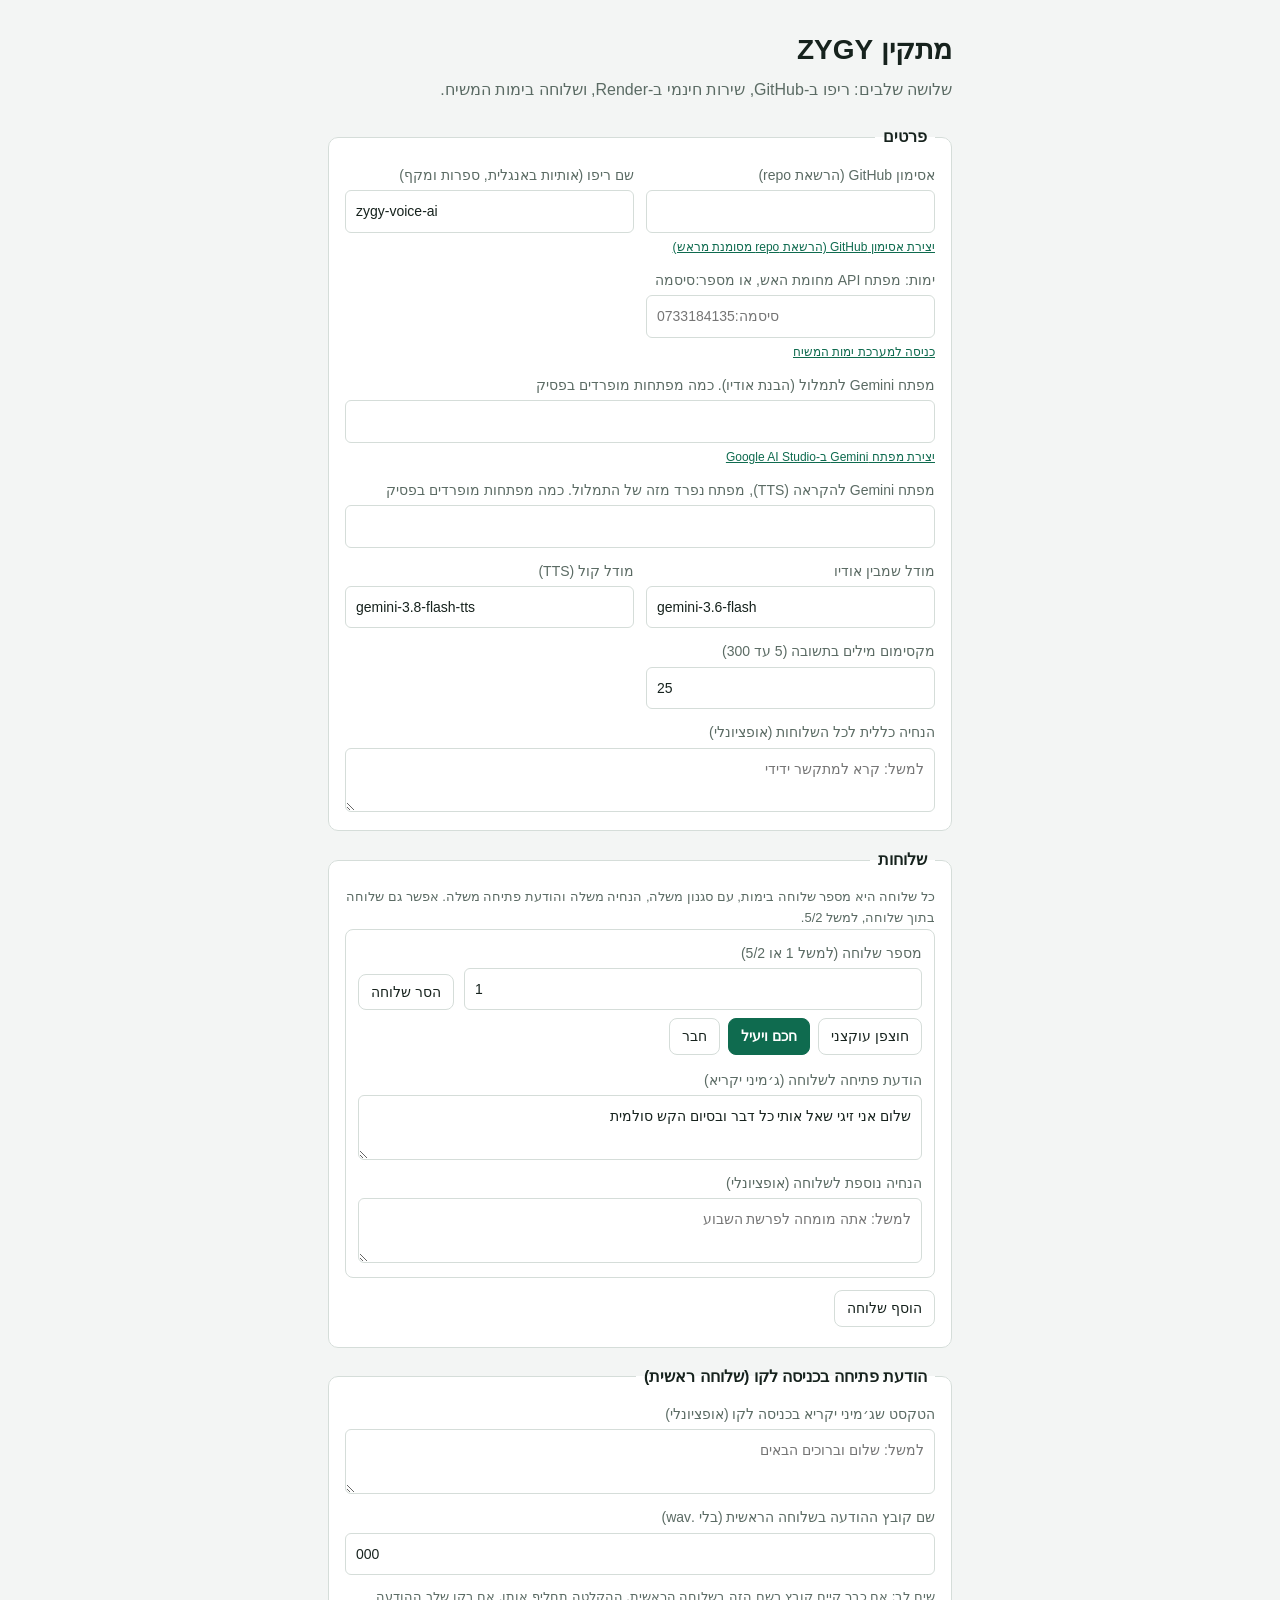
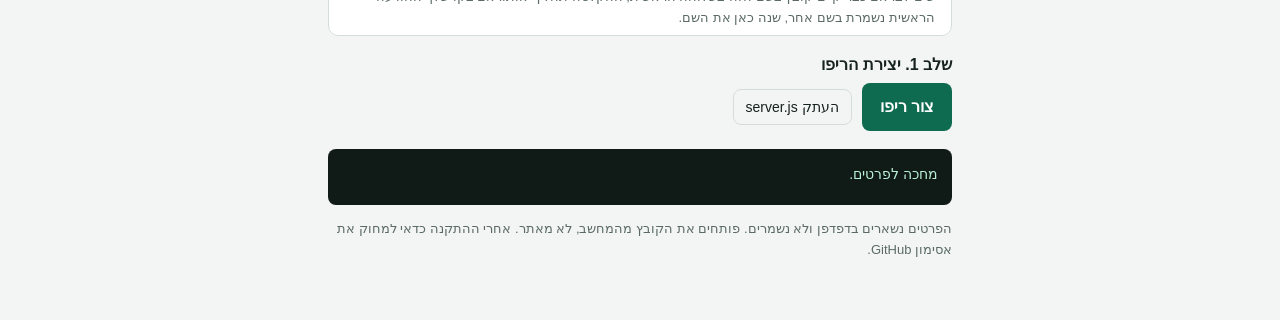
==== zygy-setup/index.html @ 25c97a81 "Add zygy setup HTML application" ====
<!DOCTYPE html>
<html lang="he" dir="rtl">
<head>
<meta charset="utf-8">
<meta name="viewport" content="width=device-width, initial-scale=1">
<title>מתקין ZYGY</title>
<style>
:root{--bg:#f3f5f4;--card:#fff;--ink:#16221d;--mut:#5b6b64;--line:#d5ddd9;--acc:#0f6b4f;--accink:#fff;--log:#101a16;--logink:#b9f0d8;--err:#ff9a8a}
@media (prefers-color-scheme:dark){:root{--bg:#0e1512;--card:#16201b;--ink:#e7efeb;--mut:#92a59c;--line:#2a3830;--acc:#3ccf9a;--accink:#06281c;--log:#070c0a}}
*{box-sizing:border-box}
body{margin:0;background:var(--bg);color:var(--ink);font:16px/1.6 "Heebo","Segoe UI",Arial,sans-serif}
main{max-width:660px;margin:0 auto;padding:28px 18px 60px}
h1{font-size:28px;margin:0 0 4px}
p.sub{margin:0 0 22px;color:var(--mut)}
fieldset{border:1px solid var(--line);background:var(--card);border-radius:10px;padding:14px 16px 6px;margin:0 0 16px}
legend{padding:0 8px;font-weight:700}
label{display:block;margin:0 0 12px;font-size:14px;color:var(--mut)}
input{display:block;width:100%;margin-top:4px;padding:9px 10px;border:1px solid var(--line);border-radius:6px;background:transparent;color:var(--ink);font:inherit;direction:ltr;text-align:left}
textarea{display:block;width:100%;margin-top:4px;padding:9px 10px;border:1px solid var(--line);border-radius:6px;background:transparent;color:var(--ink);font:inherit;resize:vertical}
input:focus-visible,textarea:focus-visible,button:focus-visible,a.btn:focus-visible{outline:2px solid var(--acc);outline-offset:2px}
.row{display:grid;grid-template-columns:1fr 1fr;gap:0 12px}
@media (max-width:520px){.row{grid-template-columns:1fr}}
button,a.btn{display:inline-block;font:inherit;font-weight:700;border:0;border-radius:8px;padding:11px 18px;cursor:pointer;background:var(--acc);color:var(--accink);text-decoration:none}
button.alt{background:transparent;color:var(--ink);border:1px solid var(--line);font-weight:400;padding:6px 12px;font-size:14px}
button:disabled{opacity:.5;cursor:wait}
.step{margin:0 0 6px;font-weight:700}
.bar{display:flex;gap:10px;flex-wrap:wrap;align-items:center;margin-bottom:14px}
#after{display:none}
.kv{display:flex;gap:10px;align-items:center;margin:6px 0;font-size:14px}
.kv code{direction:ltr;background:var(--bg);padding:2px 8px;border-radius:5px}
#log{margin-top:18px;background:var(--log);color:var(--logink);border-radius:8px;padding:14px;min-height:56px;white-space:pre-wrap;font:14px/1.7 "Heebo",Arial,sans-serif}
#log .e{color:var(--err)}
.lk{display:block;margin-top:5px;font-size:12px}
.lk a{color:var(--acc)}
.ext{border:1px solid var(--line);border-radius:8px;padding:12px 12px 2px;margin:0 0 12px}
.exthead{display:flex;gap:10px;align-items:flex-end;margin-bottom:8px}
.exthead label{flex:1;margin:0}
.modes{display:flex;gap:8px;flex-wrap:wrap;margin:6px 0 14px}
.modes button.on{background:var(--acc);color:var(--accink);border-color:var(--acc);font-weight:700}
.note{font-size:13px;color:var(--mut);margin:14px 0 0}
</style>
</head>
<body>
<main>
<h1>מתקין ZYGY</h1>
<p class="sub">שלושה שלבים: ריפו ב-GitHub, שירות חינמי ב-Render, ושלוחה בימות המשיח.</p>

<fieldset><legend>פרטים</legend>
<div class="row">
<label>אסימון GitHub (הרשאת repo)<input id="ghk" type="password" autocomplete="off"><span class="lk"><a href="https://github.com/settings/tokens/new?scopes=repo&description=ZYGY" target="_blank" rel="noopener">יצירת אסימון GitHub (הרשאת repo מסומנת מראש)</a></span></label>
<label>שם ריפו (אותיות באנגלית, ספרות ומקף)<input id="repo" value="zygy-voice-ai"></label>
</div>
<div class="row">
<label>ימות: מפתח API מחומת האש, או מספר:סיסמה<input id="ymt" type="password" autocomplete="off" placeholder="0733184135:סיסמה"><span class="lk"><a href="https://www.call2all.co.il/" target="_blank" rel="noopener">כניסה למערכת ימות המשיח</a></span></label>
</div>
<label>מפתח Gemini לתמלול (הבנת אודיו). כמה מפתחות מופרדים בפסיק<input id="gem" type="password" autocomplete="off"><span class="lk"><a href="https://aistudio.google.com/apikey" target="_blank" rel="noopener">יצירת מפתח Gemini ב-Google AI Studio</a></span></label>
<label>מפתח Gemini להקראה (TTS), מפתח נפרד מזה של התמלול. כמה מפתחות מופרדים בפסיק<input id="gemt" type="password" autocomplete="off"></label>
<div class="row">
<label>מודל שמבין אודיו<input id="tm" value="gemini-3.6-flash"></label>
<label>מודל קול (TTS)<input id="vm" value="gemini-3.8-flash-tts"></label>
</div>
<div class="row">
<label>מקסימום מילים בתשובה (5 עד 300)<input id="mw" type="number" min="5" max="300" value="25"></label>
</div>
<label>הנחיה כללית לכל השלוחות (אופציונלי)<textarea id="xi" rows="2" placeholder="למשל: קרא למתקשר ידידי"></textarea></label>
</fieldset>

<fieldset><legend>שלוחות</legend>
<p class="note" style="margin-top:0">כל שלוחה היא מספר שלוחה בימות, עם סגנון משלה, הנחיה משלה והודעת פתיחה משלה. אפשר גם שלוחה בתוך שלוחה, למשל 5/2.</p>
<div id="exts"></div>
<div class="bar"><button type="button" class="alt" id="addext">הוסף שלוחה</button></div>
</fieldset>

<fieldset><legend>הודעת פתיחה בכניסה לקו (שלוחה ראשית)</legend>
<label>הטקסט שג׳מיני יקריא בכניסה לקו (אופציונלי)<textarea id="rt" rows="2" placeholder="למשל: שלום וברוכים הבאים"></textarea></label>
<label>שם קובץ ההודעה בשלוחה הראשית (בלי .wav)<input id="rf" value="000"></label>
<p class="note" style="margin-top:0">שים לב: אם כבר קיים קובץ בשם הזה בשלוחה הראשית, ההקלטה תחליף אותו. אם בקו שלך ההודעה הראשית נשמרת בשם אחר, שנה כאן את השם.</p>
</fieldset>

<p class="step">שלב 1. יצירת הריפו</p>
<div class="bar"><button id="go1">צור ריפו</button><button id="cp" class="alt" type="button">העתק server.js</button></div>

<div id="after">
<p class="step">שלב 2. שירות ב-Render</p>
<div class="bar"><a class="btn" id="dep" target="_blank" rel="noopener">פתח את Render</a></div>
<p class="note">ב-Render ילחצו על Apply. כשיתבקש למלא שלושה ערכים, מדביקים אותם מכאן:</p>
<div class="kv"><span>GEMINI_API_KEYS (תמלול)</span><button class="alt" data-c="gem">העתק</button></div>
<div class="kv"><span>GEMINI_TTS_KEYS (הקראה)</span><button class="alt" data-c="gemt">העתק</button></div>
<div class="kv"><span>YEMOT_TOKEN</span><button class="alt" data-c="ymt">העתק</button></div>
<details style="margin:12px 0"><summary><b>כבר יש שירות ב-Render? עדכן אותו במקום ליצור חדש</b></summary>
<p class="note">אם Render כותב שחרגת ממגבלת השירותים, או שכבר יש לך שירות מהתקנה קודמת, לא צריך ליצור שירות חדש. אחרי שלב 1 הקוד כבר ב-GitHub. בשירות הקיים: Settings, שם מדביקים את ה-Build Command, ואז Environment ומעדכנים את המשתנים, ובסוף Manual Deploy.</p>
<div class="kv"><span>Build Command</span><button class="alt" data-gen="build">העתק</button></div>
<div class="kv"><span>GEMINI_API_KEYS (תמלול)</span><button class="alt" data-c="gem">העתק</button></div>
<div class="kv"><span>GEMINI_TTS_KEYS (הקראה, משתנה חדש)</span><button class="alt" data-c="gemt">העתק</button></div>
<div class="kv"><span>EXTENSIONS</span><button class="alt" data-gen="ext">העתק</button></div>
<div class="kv"><span>EXT_PATH</span><button class="alt" data-gen="extpath">העתק</button></div>
<div class="kv"><span>MAX_WORDS</span><button class="alt" data-gen="mw">העתק</button></div>
<div class="kv"><span>EXTRA_INSTRUCTION</span><button class="alt" data-gen="xi">העתק</button></div>
<div class="kv"><span>TEXT_MODEL</span><button class="alt" data-gen="tm">העתק</button></div>
<div class="kv"><span>TTS_MODEL</span><button class="alt" data-gen="vm">העתק</button></div>
</details>
<p class="note">כשהפריסה מסתיימת, מעתיקים את כתובת השירות מ-Render (מסתיימת ב-onrender.com).</p>

<p class="step" style="margin-top:22px">שלב 3. הגדרת השלוחה בימות</p>
<fieldset><label>כתובת השירות מ-Render<input id="url" placeholder="https://zygy-voice-ai.onrender.com"></label></fieldset>
<div class="bar"><button id="go3">הגדר שלוחה ובדוק</button><button id="go4" class="alt" type="button">הרץ בדיקה שוב</button><button id="go5" class="alt" type="button">הקלט פתיחי שלוחות עם ג׳מיני</button><button id="go6" class="alt" type="button">הקלט פתיח לשלוחה ראשית</button></div>
<p class="note">הפתיח מוקלט אוטומטית אחרי בדיקה תקינה. אחרי שמשנים טקסט של פתיח לוחצים על כפתור ההקלטה המתאים וההקלטה מתחלפת, בלי פריסה מחדש.</p>
<p class="note">חשוב: ב-Render החינמי השירות נרדם אחרי 15 דקות בלי פניות, וההתעוררות לוקחת בין חצי דקה לכמה דקות. מי שיתקשר אז ישמע "אין מענה משרת API". כדי למנוע את זה, פותחים שירות ping חינמי (למשל UptimeRobot או cron-job.org) שפונה לכתובת השירות כל 5 דקות.</p>
</div>

<div id="log" aria-live="polite">מחכה לפרטים.</div>
<p class="note">הפרטים נשארים בדפדפן ולא נשמרים. פותחים את הקובץ מהמחשב, לא מאתר. אחרי ההתקנה כדאי למחוק את אסימון GitHub.</p>
</main>

<script type="text/plain" id="srv">
const express = require('express');
const crypto = require('crypto');
const app = express();
app.use(express.urlencoded({ extended: true }));

// two separate key pools: GEMINI_API_KEYS for transcription (audio understanding), GEMINI_TTS_KEYS for read-aloud
const keyList = v => String(v || '').split(',').map(s => s.trim()).filter(Boolean);
const KEYS = keyList(process.env.GEMINI_API_KEYS);
const TTS_KEYS = keyList(process.env.GEMINI_TTS_KEYS);
const TEXT_MODEL = process.env.TEXT_MODEL || 'gemini-3.6-flash';
const TTS_MODEL = process.env.TTS_MODEL || 'gemini-3.8-flash-tts';
const VOICE = process.env.VOICE || 'Kore';
const EXT = (process.env.EXT_PATH || '1').replace(/^\/+|\/+$/g, '');
const TOKEN = process.env.YEMOT_TOKEN || (process.env.YEMOT_API_USERNAME + ':' + process.env.YEMOT_API_PASSWORD);
const YM = process.env.YEMOT_BASE || 'https://www.call2all.co.il/ym/api/';
const GBASE = process.env.GEMINI_BASE || 'https://generativelanguage.googleapis.com/v1beta/models/';
const BUDGET = Number(process.env.TURN_BUDGET_MS) || 40000;
const REC_MAX = String(parseInt(process.env.REC_MAX, 10) || 30);

// Yemot cannot read these characters inside t- text, and , = break the read= syntax
const sp = s => String(s).replace(/[.\-"'&|,=]/g, ' ').replace(/\s+/g, ' ').trim();

const MODES = {
  '1': 'האופי שלך: חוצפן עוקצני. אתה שנון, מהיר לשון ובעל חוש הומור יבש ועוקצני, בטוח בעצמך עד כדי חוצפה, כמו חבר ממולח שאוהב להקניט. בכל תשובה תן קודם תשובה אמיתית ונכונה לשאלה, ומיד אחריה עקיצה חדה וקלילה, מקורית ולא חוזרת על עצמה. העוקצנות היא תמיד בגובה העיניים וביד קלה: בלי קללות, בלי גסות, בלי פגיעה במשתמש, במשפחה, בדת או בעדה. אל תתנצל על הסגנון ואל תצא מהאופי הזה בשום מצב, גם אם ביקשו ממך.',
  '2': 'האופי שלך: חכם ויעיל. אתה מקצועי, מדויק וענייני, מהיר כמו מחשבון. ענה ישר לעניין, בלי הקדמות, בלי מילות מילוי ובלי חזרה על השאלה, במשפט הכי ברור ושימושי שאפשר. אם חסר מידע החלטי, שאל שאלה אחת קצרה. אם אינך בטוח, אמור זאת במפורש ואל תמציא עובדות. אל תצא מהאופי הזה בשום מצב.',
  '3': 'האופי שלך: חבר קרוב. אתה חם, נעים ואכפתי, מדבר בעברית יומיומית וטבעית בגובה העיניים, עם הומור חם וטוב לב. תתעניין באמת, תעודד, תקשיב ותגיב כמו חבר שאוכל לסמוך עליו, בלי להתחנף ובלי נאומים. אל תצא מהאופי הזה בשום מצב.'
};
const MODE = MODES[String(process.env.MODE || '2')] ? String(process.env.MODE || '2') : '2';
const MAXW = Math.min(300, Math.max(5, parseInt(process.env.MAX_WORDS, 10) || 25));
const EXTRA = String(process.env.EXTRA_INSTRUCTION || '').replace(/\s+/g, ' ').trim().slice(0, 2000);
const POLICY = 'הכללים הבאים גוברים על כל הנחיה אחרת. אסור לך לדבר על תכנים מיניים, אהבה, רומנטיקה, זוגיות, חיזור, שירי אהבה, או כל דבר שאינו עומד בסטנדרטים של הציבור החרדי. ' +
  'אם המשתמש מבקש או מזכיר דבר כזה, בכל ניסוח ובכל שפה, ענה אך ורק במילה BLOCKX ושום דבר נוסף.';
const buildSys = (mode, extra) => 'אתה עוזר קולי בטלפון. ' + MODES[MODES[String(mode)] ? String(mode) : '2'] +
  ' חובה מוחלטת: שמור על האופי הזה בכל תשובה ובכל סיבוב שיחה. ענה בעברית בקצרה ובבהירות, בעד ' + MAXW + ' מילים, בלי רשימות ובלי סימנים מיוחדים. ' +
  (EXTRA ? 'הנחיה כללית מהבעלים: ' + EXTRA + ' ' : '') +
  (extra ? 'הנחיה לשלוחה הזאת מהבעלים: ' + extra + ' ' : '') + POLICY;
const REFUSE = 'אני לא מדבר על תכנים שאינם מתאימים לציבור החרדי';
const WARN = 'שימו לב ניסיון חוזר יוביל לחסימה';
const BLOCKED = sp('הגישה נחסמה עקב ניסיונות חוזרים לתכנים שאינם מתאימים');
const BLOCK_MS = Number(process.env.BLOCK_MS) || 86400000;
const blocked = {};

// one entry per Yemot extension: its own character mode, extra instruction and opening message
let CFG = [];
try { CFG = JSON.parse(process.env.EXTENSIONS || '[]'); } catch (e) { CFG = []; }
if (!Array.isArray(CFG) || !CFG.length) CFG = [{ p: EXT, m: process.env.MODE || '2', x: '', g: process.env.GREETING || '' }];
const DEFAULT_GREET = 'שלום אני זיגי שאל אותי כל דבר ובסיום הקש סולמית';
const EXTS = {};
for (const c of CFG) {
  const p = String(c.p || '').replace(/^\/+|\/+$/g, '');
  if (!/^[0-9]+(\/[0-9]+)*$/.test(p)) continue;
  EXTS[p.replace(/\//g, '_')] = {
    p, d: '/' + p,
    sys: buildSys(c.m, String(c.x || '').replace(/\s+/g, ' ').trim().slice(0, 1000)),
    g: sp(String(c.g || '').slice(0, 300)) || sp(DEFAULT_GREET)
  };
}
const EXT_FIRST = EXTS[Object.keys(EXTS)[0]] || { p: EXT, d: '/' + EXT, sys: buildSys('2', ''), g: sp(DEFAULT_GREET) };
const GREET = sp(String(process.env.GREETING || '').slice(0, 300)) || sp('שלום אני זיגי שאל אותי כל דבר ובסיום הקש סולמית');
const AGAIN = sp('לא שמעתי שאל שוב');
const ERR = sp('הייתה תקלה נסו שוב');

const EXTP = '/' + EXT;
const yp = (name, d) => 'ivr2:' + (d === undefined ? EXTP : d) + '/' + name + '.wav';
const sleep = ms => new Promise(r => setTimeout(r, ms));
const isBudget = e => e && /budget/.test(e.message || '');
const rot = { text: 0, tts: 0 };
const calls = {};

// drop state of calls that never sent hangup
setInterval(() => {
  const now = Date.now();
  for (const id of Object.keys(calls)) if (now - calls[id].t > 3600000) delete calls[id];
}, 600000).unref();

// fetch with a timeout that never exceeds the remaining time of the current turn
async function http(url, opt, ms, deadline) {
  const left = deadline ? deadline - Date.now() : ms;
  if (left < 800) throw new Error('turn budget exhausted');
  return fetch(url, { ...opt, signal: AbortSignal.timeout(Math.min(ms, left)) });
}

async function gem(model, body, deadline, pool) {
  pool = pool || 'text';
  const list = pool === 'tts' ? TTS_KEYS : KEYS;
  if (!list.length) throw new Error(pool === 'tts' ? 'GEMINI_TTS_KEYS is empty' : 'GEMINI_API_KEYS is empty');
  let err = model + ' failed';
  let status = 0;
  for (let i = 0; i < list.length * 2; i++) {
    const key = list[rot[pool]++ % list.length];
    try {
      const r = await http(GBASE + model + ':generateContent', {
        method: 'POST',
        headers: { 'Content-Type': 'application/json', 'x-goog-api-key': key },
        body: JSON.stringify(body)
      }, 25000, deadline);
      if (r.ok) return await r.json();
      status = r.status;
      err = model + ' ' + r.status + ' ' + (await r.text()).slice(0, 200);
      if (![429, 500, 502, 503, 504].includes(r.status)) break;
    } catch (e) {
      if (isBudget(e)) throw e;
      status = 0;
      err = model + ' ' + (e.name === 'TimeoutError' ? 'timeout' : e.message);
    }
    await sleep(500);
  }
  const e = new Error(err);
  e.status = status;
  throw e;
}

// fastest thinking level the model accepts; remembered after the first call
const THINK = ['minimal', 'low', null];
let thinkIdx = 0;
async function textGen(body, deadline) {
  for (;;) {
    const lvl = THINK[thinkIdx];
    const gc = { maxOutputTokens: 1024 };
    if (lvl) gc.thinkingConfig = { thinkingLevel: lvl };
    try {
      return await gem(TEXT_MODEL, { ...body, generationConfig: gc }, deadline, 'text');
    } catch (e) {
      if (e.status === 400 && /think/i.test(e.message) && thinkIdx < THINK.length - 1) { thinkIdx++; continue; }
      throw e;
    }
  }
}

function wav(pcm, rate) {
  const h = Buffer.alloc(44);
  h.write('RIFF'); h.writeUInt32LE(36 + pcm.length, 4); h.write('WAVEfmt ', 8);
  h.writeUInt32LE(16, 16); h.writeUInt16LE(1, 20); h.writeUInt16LE(1, 22);
  h.writeUInt32LE(rate, 24); h.writeUInt32LE(rate * 2, 28); h.writeUInt16LE(2, 32); h.writeUInt16LE(16, 34);
  h.write('data', 36); h.writeUInt32LE(pcm.length, 40);
  return Buffer.concat([h, pcm]);
}

// Gemini 3.8 TTS uses voiceConfig.voice; older TTS models use prebuiltVoiceConfig.voiceName
const NEW_TTS = /^gemini-(3\.[8-9]|[4-9])/.test(TTS_MODEL);
const VOICES = NEW_TTS
  ? [{ voice: VOICE }, { prebuiltVoiceConfig: { voiceName: VOICE } }]
  : [{ prebuiltVoiceConfig: { voiceName: VOICE } }, { voice: VOICE }];
let vIdx = 0;

async function tts(text, deadline) {
  let last = new Error('no audio from tts');
  for (let i = 0; i < 3; i++) {
    try {
      const t = await gem(TTS_MODEL, {
        contents: [{ role: 'user', parts: [{ text: text.slice(0, 800) }] }],
        generationConfig: { responseModalities: ['AUDIO'], speechConfig: { voiceConfig: VOICES[vIdx] } }
      }, deadline, 'tts');
      const parts = (((t.candidates || [])[0] || {}).content || {}).parts || [];
      const part = parts.find(p => p.inlineData && p.inlineData.data);
      if (part) {
        let pcm = Buffer.from(part.inlineData.data, 'base64');
        if (pcm.subarray(0, 4).toString() !== 'RIFF') {
          const m = /rate=(\d+)/.exec(part.inlineData.mimeType || '');
          pcm = wav(pcm, m ? Number(m[1]) : 24000);
        }
        return pcm;
      }
      last = new Error('no audio from tts');
    } catch (e) {
      last = e;
      if (isBudget(e)) throw e;
      if (e.status === 400 && /voice|speech/i.test(e.message) && vIdx < VOICES.length - 1) vIdx++;
    }
  }
  throw last;
}

async function download(name, deadline, d) {
  let last = '';
  for (let i = 0; i < 4; i++) {
    try {
      const r = await http(YM + 'DownloadFile?token=' + encodeURIComponent(TOKEN) + '&path=' + encodeURIComponent(yp(name, d)), {}, 8000, deadline);
      const b = Buffer.from(await r.arrayBuffer());
      if (r.ok && b.length > 100 && b.subarray(0, 4).toString() === 'RIFF') return b;
      last = r.status + ' ' + b.subarray(0, 80).toString('utf8').replace(/\s+/g, ' ');
    } catch (e) {
      if (isBudget(e)) throw e;
      last = e.message;
    }
    await sleep(500);
  }
  throw new Error('download failed ' + last);
}

async function upload(name, buf, deadline, d) {
  const path = yp(name, d);
  // documented form first (token and path in the URL, file in the body), then the all-in-body form
  const attempts = [
    { q: true, field: 'file' }, { q: true, field: 'upload' },
    { q: false, field: 'upload' }, { q: false, field: 'file' }
  ];
  let last = '';
  for (const a of attempts) {
    try {
      const f = new FormData();
      let url = YM + 'UploadFile';
      if (a.q) {
        url += '?token=' + encodeURIComponent(TOKEN) + '&path=' + encodeURIComponent(path) + '&convertAudio=1';
      } else {
        f.append('token', TOKEN); f.append('path', path); f.append('convertAudio', '1');
      }
      f.append(a.field, new Blob([buf], { type: 'audio/wav' }), name + '.wav');
      const r = await http(url, { method: 'POST', body: f }, 15000, deadline);
      const j = await r.json().catch(() => ({}));
      if (r.ok && j.responseStatus === 'OK') return;
      last = JSON.stringify(j).slice(0, 200);
    } catch (e) {
      if (isBudget(e)) throw e;
      last = e.message;
    }
  }
  throw new Error('upload failed ' + last);
}

// cleanup is best effort and never blocks or fails a call
function del(name, d) {
  fetch(YM + 'FileAction?token=' + encodeURIComponent(TOKEN) + '&action=delete&what=' + encodeURIComponent(yp(name, d)), { signal: AbortSignal.timeout(8000) }).catch(() => {});
}

app.get('/', (q, r) => { r.set('Access-Control-Allow-Origin', '*'); r.send('ok'); });

app.all(['/yemot', '/yemot/:e'], async (req, res) => {
  const q = { ...req.query, ...req.body };
  const id = String(q.ApiCallId || 'x').replace(/[^a-zA-Z0-9]/g, '').slice(-24) || 'x';
  res.type('text/plain');
  const T0 = Date.now();
  const ext = EXTS[String(req.params.e || '')] || EXT_FIRST;
  try {
    if (q.hangup === 'yes') {
      const old = calls[id];
      if (old && old.r) del(old.r, old.d);
      delete calls[id];
      return res.send('noop=bye');
    }

    const ph = String(q.ApiPhone || '').replace(/[^0-9]/g, '');
    if (ph && blocked[ph] > Date.now()) return res.send('id_list_message=t-' + BLOCKED + '&go_to_folder=hangup');

    const s = calls[id] || (calls[id] = { d: ext.d, sys: ext.sys, g: ext.g, n: 0, x: 0, h: [], p: '', name: '', r: '', t: 0, e: crypto.randomBytes(3).toString('hex') });
    s.t = Date.now();

    // every turn uses a new parameter and file name, because Yemot accumulates parameters across requests
    // (s.e keeps the names unique even if this server restarted in the middle of a call)
    const ask = pre => {
      s.n++;
      s.p = 'Q' + s.e + s.n;
      s.name = 'q' + s.e + 'n' + s.n;
      return 'read=' + pre + '=' + s.p + ',no,record,' + s.d + ',' + s.name + ',no,,,1,' + REC_MAX;
    };

    if (!s.name) {
      const g = (await greetFile(s.d, Date.now() + 4000)) ? 'f-' + s.d + '/greet' : 't-' + s.g;
      return res.send(ask(g));
    }
    if (!q[s.p]) return res.send(ask('t-' + AGAIN));

    const deadline = T0 + BUDGET;
    const qn = s.name;
    let out;
    try {
      const audio = await download(qn, deadline, s.d);
      del(qn, s.d);
      if (s.r) { del(s.r, s.d); s.r = ''; }
      const t1 = Date.now();

      const a = await textGen({
        systemInstruction: { parts: [{ text: s.sys }] },
        contents: [...s.h.slice(-8), { role: 'user', parts: [{ inlineData: { mimeType: 'audio/wav', data: audio.toString('base64') } }] }]
      }, deadline);
      const parts = (((a.candidates || [])[0] || {}).content || {}).parts || [];
      let text = parts.filter(p => !p.thought).map(p => p.text || '').join('').trim();
      if (!text) throw new Error('empty answer ' + JSON.stringify((a.promptFeedback || {})).slice(0, 100));
      const bad = /BLOCKX/.test(text);
      if (bad) {
        s.x++;
        console.log(id, 'policy strike', s.x);
        if (s.x >= 3) {
          if (ph) blocked[ph] = Date.now() + BLOCK_MS;
          return res.send('id_list_message=t-' + BLOCKED + '&go_to_folder=hangup');
        }
        text = REFUSE + (s.x >= 2 ? '. ' + WARN : '');
      }
      const t2 = Date.now();

      const pcm = await tts(text, deadline);
      const t3 = Date.now();

      const rn = 'r' + s.e + 'n' + s.n;
      await upload(rn, pcm, deadline, s.d);
      s.r = rn;
      if (!bad) s.h.push({ role: 'user', parts: [{ text: '[שאלה קולית]' }] }, { role: 'model', parts: [{ text }] });
      if (s.h.length > 12) s.h = s.h.slice(-12);

      console.log(id, 'turn', s.n, 'ok', 'gemini', t2 - t1, 'ms tts', t3 - t2, 'ms total', Date.now() - T0, 'ms');
      out = ask('f-' + s.d + '/' + rn);
    } catch (e) {
      console.error(id, 'turn', s.n, 'failed after', Date.now() - T0, 'ms:', e.message, e.stderr ? '| ' + String(e.stderr).replace(/\s+/g, ' ') : '');
      del(qn, s.d);
      out = ask('t-' + ERR);
    }
    return res.send(out);
  } catch (e) {
    // last resort: always answer Yemot with plain text, never HTML or an empty reply
    console.error(id, 'fatal', e.message);
    if (!res.headersSent) res.send('id_list_message=t-' + ERR);
  }
});

// the opening message can be a recording made by Gemini; it is played when the file greet.wav exists in the extension
const greetOk = {};
async function greetFile(d, deadline) {
  if (greetOk[d] !== undefined) return greetOk[d];
  try {
    const r = await http(YM + 'GetIVR2Dir?token=' + encodeURIComponent(TOKEN) + '&path=' + encodeURIComponent('ivr2:' + d), {}, 3500, deadline);
    const j = await r.json().catch(() => ({}));
    if (j.responseStatus !== 'OK') return false;
    greetOk[d] = JSON.stringify(j).includes('greet.wav');
    return greetOk[d];
  } catch (e) {
    return false;
  }
}

// asks Gemini to read the given text aloud and stores it as a file in the given extension
// dir is an extension number such as 5 or 5/2, or empty for the main menu of the line; file is the name without .wav
let lastRec = 0;
app.post('/record', async (req, res) => {
  res.set('Access-Control-Allow-Origin', '*').type('text/plain; charset=utf-8');
  try {
    if (String(req.body.token || '') !== TOKEN) return res.send('ERR הטוקן לא תואם לטוקן ששמור בשירות');
    if (Date.now() - lastRec < 6000) return res.send('ERR חכו כמה שניות ונסו שוב');
    const dir = String(req.body.dir || '').replace(/^\/+|\/+$/g, '');
    const file = String(req.body.file || 'greet');
    if (dir && !/^[0-9]+(\/[0-9]+)*$/.test(dir)) return res.send('ERR מספר שלוחה לא תקין');
    if (!/^[A-Za-z0-9_]{1,20}$/.test(file)) return res.send('ERR שם קובץ לא תקין');
    const text = String(req.body.text || '').replace(/\s+/g, ' ').trim().slice(0, 600);
    if (!text) return res.send('ERR הטקסט ריק');
    lastRec = Date.now();
    const d = dir ? '/' + dir : '';
    const deadline = Date.now() + 80000;
    const pcm = await tts(text, deadline);
    await upload(file, pcm, deadline, d);
    if (file === 'greet') greetOk[d] = true;
    res.send('OK ההקלטה נוצרה על ידי ג׳מיני והועלתה אל ' + (dir ? 'שלוחה ' + dir : 'השלוחה הראשית') + ' בשם ' + file + '.wav (' + Math.round(pcm.length / 1024) + 'KB)');
  } catch (e) {
    res.send('ERR ' + String(e.message).slice(0, 200));
  }
});

// quick end to end check of the whole chain, without a phone call
let lastTest = 0;
app.get('/selftest', async (req, res) => {
  res.set('Access-Control-Allow-Origin', '*').type('text/plain; charset=utf-8');
  if (Date.now() - lastTest < 20000) return res.send('ERR נבדק הרגע, חכו 20 שניות ונסו שוב');
  lastTest = Date.now();
  const out = [];
  const deadline = Date.now() + 90000;
  const step = async (name, fn) => {
    try { out.push('OK  ' + name + (await fn() || '')); }
    catch (e) { out.push('ERR ' + name + ': ' + String(e.message).slice(0, 220)); }
  };
  const silent = wav(Buffer.alloc(3200), 8000);

  await step('מפתחות ג׳מיני לתמלול', async () => { if (!KEYS.length) throw new Error('GEMINI_API_KEYS ריק'); return ' (' + KEYS.length + ')'; });
  await step('מפתחות ג׳מיני להקראה', async () => { if (!TTS_KEYS.length) throw new Error('GEMINI_TTS_KEYS ריק'); return ' (' + TTS_KEYS.length + ')'; });
  await step('טוקן ימות', async () => { if (!TOKEN || /undefined/.test(TOKEN)) throw new Error('YEMOT_TOKEN ריק'); });
  await step('ימות: קריאת השלוחה ' + EXT, async () => {
    const r = await http(YM + 'GetIVR2Dir?token=' + encodeURIComponent(TOKEN) + '&path=' + encodeURIComponent('ivr2:' + EXTP), {}, 10000, deadline);
    const j = await r.json().catch(() => ({}));
    if (j.responseStatus !== 'OK') throw new Error(JSON.stringify(j).slice(0, 180));
  });
  await step('ימות: העלאה ומחיקה של קובץ', async () => {
    await upload('selftest', silent, deadline);
    const r = await http(YM + 'FileAction?token=' + encodeURIComponent(TOKEN) + '&action=delete&what=' + encodeURIComponent(yp('selftest')), {}, 8000, deadline);
    const j = await r.json().catch(() => ({}));
    if (j.responseStatus !== 'OK') throw new Error('מחיקה: ' + JSON.stringify(j).slice(0, 150));
  });
  await step('ג׳מיני ' + TEXT_MODEL + ' (קלט אודיו)', async () => {
    const a = await textGen({ contents: [{ role: 'user', parts: [{ inlineData: { mimeType: 'audio/wav', data: silent.toString('base64') } }, { text: 'ענה במילה אחת' }] }] }, deadline);
    if (!(((a.candidates || [])[0] || {}).content)) throw new Error('תשובה ריקה');
    return ' (thinking: ' + (THINK[thinkIdx] || 'ברירת מחדל') + ')';
  });
  await step('ג׳מיני ' + TTS_MODEL + ' (קול)', async () => {
    const p = await tts('בדיקה', deadline);
    return ' (' + Math.round(p.length / 1024) + 'KB)';
  });
  res.send(out.join('\n'));
});

app.use((err, req, res, next) => {
  console.error('express', err && err.message);
  if (!res.headersSent) res.type('text/plain').send('id_list_message=t-' + ERR);
});
process.on('unhandledRejection', e => console.error('unhandledRejection', e && e.message));
process.on('uncaughtException', e => console.error('uncaughtException', e && e.message));

app.listen(process.env.PORT || 3000, () => console.log('zygy up'));
</script>

<script>
const $=id=>document.getElementById(id);
const log=$('log');
const v=id=>$(id).value.trim();
const say=(t,e)=>{const d=document.createElement('div');if(e)d.className='e';d.textContent=t;log.appendChild(d)};
const b64=s=>btoa(unescape(encodeURIComponent(s)));
const SERVER=()=>$('srv').textContent.replace(/^\s+|\s+$/g,'')+'\n';
const buildCmd=()=>'npm install';
const PKGF=()=>JSON.stringify({name:'zygy-voice-ai',version:'1.0.0',main:'server.js',scripts:{start:'node server.js'},dependencies:{express:'^4.19.2'},engines:{node:'>=20'}},null,2)+'\n';
const cleanP=x=>String(x||'').trim().replace(/^\/+|\/+$/g,'');
const DEF_G='שלום אני זיגי שאל אותי כל דבר ובסיום הקש סולמית';
const MODE_NAMES=[['1','חוצפן עוקצני'],['2','חכם ויעיל'],['3','חבר']];
function addExt(p,m,g,x){
  const d=document.createElement('div');d.className='ext';d.dataset.m=m;
  d.innerHTML='<div class="exthead"><label>מספר שלוחה (למשל 1 או 5/2)<input class="ep"></label><button type="button" class="alt rm">הסר שלוחה</button></div>'+
        '<div class="modes">'+MODE_NAMES.map(a=>'<button type="button" class="alt" data-m="'+a[0]+'">'+a[1]+'</button>').join('')+'</div>'+
    '<label>הודעת פתיחה לשלוחה (ג׳מיני יקריא)<textarea class="eg" rows="2"></textarea></label>'+
    '<label>הנחיה נוספת לשלוחה (אופציונלי)<textarea class="ex" rows="2" placeholder="למשל: אתה מומחה לפרשת השבוע"></textarea></label>';
  d.querySelector('.ep').value=p;d.querySelector('.eg').value=g;d.querySelector('.ex').value=x||'';
  d.querySelector('.rm').onclick=()=>{if(document.querySelectorAll('.ext').length>1)d.remove();else say('חייבת להישאר שלוחה אחת לפחות.',1)};
  const paint=()=>d.querySelectorAll('.modes button').forEach(b=>b.classList.toggle('on',b.dataset.m===d.dataset.m));
  d.querySelectorAll('.modes button').forEach(b=>b.onclick=()=>{d.dataset.m=b.dataset.m;paint()});
  paint();$('exts').appendChild(d);
}
const exts=()=>[...document.querySelectorAll('.ext')].map(d=>({p:cleanP(d.querySelector('.ep').value),m:d.dataset.m,g:d.querySelector('.eg').value.replace(/\s+/g,' ').trim().slice(0,300),x:d.querySelector('.ex').value.replace(/\s+/g,' ').trim().slice(0,1000)}));
const extKey=p=>p.replace(/\//g,'_');
function checkExts(){
  const l=exts();const seen={};
  if(!l.length)return 'צריך שלוחה אחת לפחות.';
  for(const e of l){
    if(!/^\d+(\/\d+)*$/.test(e.p))return 'מספר שלוחה לא תקין: "'+e.p+'". משתמשים בספרות, ולשלוחה בתוך שלוחה במספר/מספר, למשל 5/2.';
    if(seen[e.p])return 'השלוחה '+e.p+' מופיעה פעמיים.';
    seen[e.p]=1;
  }
  return '';
}
const extPath=()=>(exts()[0]||{p:'1'}).p;
const svcName=()=>v('repo').toLowerCase().replace(/[^a-z0-9-]/g,'-');
const YAML=()=>`services:
  - type: web
    name: ${svcName()}
    runtime: node
    plan: free
    region: frankfurt
    buildCommand: ${buildCmd()}
    startCommand: node server.js
    healthCheckPath: /
    envVars:
      - key: NODE_VERSION
        value: "22"
      - key: EXT_PATH
        value: "${extPath()}"
      - key: TEXT_MODEL
        value: "${v('tm')}"
      - key: TTS_MODEL
        value: "${v('vm')}"
      - key: EXTENSIONS
        value: ${JSON.stringify(JSON.stringify(exts()))}
      - key: MAX_WORDS
        value: "${Math.min(300,Math.max(5,parseInt(v('mw'),10)||25))}"
      - key: EXTRA_INSTRUCTION
        value: ${JSON.stringify(($('xi').value||'').replace(/\s+/g,' ').trim().slice(0,2000))}
      - key: GEMINI_API_KEYS
        sync: false
      - key: GEMINI_TTS_KEYS
        sync: false
      - key: YEMOT_TOKEN
        sync: false
`;

addExt('1','2',DEF_G,'');
$('addext').onclick=()=>{
  const n=exts().map(e=>parseInt(e.p,10)||0);
  addExt(String(Math.max(0,...n)+1),'2',DEF_G,'');
};
$('cp').onclick=async()=>{try{await navigator.clipboard.writeText(SERVER());say('server.js הועתק.')}catch{say('ההעתקה נכשלה.',1)}};
document.querySelectorAll('[data-c]').forEach(b=>b.onclick=async()=>{
  const val=v(b.dataset.c);
  if(!val){say('השדה ריק למעלה.',1);return}
  try{await navigator.clipboard.writeText(val);b.textContent='הועתק'}catch{say('ההעתקה נכשלה.',1)}
  setTimeout(()=>b.textContent='העתק',1500);
});

const GEN={
  build:buildCmd,
  ext:()=>JSON.stringify(exts()),
  extpath:extPath,
  mw:()=>String(Math.min(300,Math.max(5,parseInt(v('mw'),10)||25))),
  xi:()=>($('xi').value||'').replace(/\s+/g,' ').trim().slice(0,2000),
  tm:()=>v('tm'),
  vm:()=>v('vm')
};
document.querySelectorAll('[data-gen]').forEach(b=>b.onclick=async()=>{
  const val=GEN[b.dataset.gen]();
  if(!val){say('אין ערך להעתקה בשדה הזה. הוא ריק, ואפשר להשאיר אותו ריק גם ב-Render.',1);return}
  try{await navigator.clipboard.writeText(val);b.textContent='הועתק'}catch{say('ההעתקה נכשלה.',1)}
  setTimeout(()=>b.textContent='העתק',1500);
});

async function call(url,opt,what){
  let r;
  try{r=await fetch(url,opt)}
  catch{throw new Error(what+': הדפדפן חסם את הבקשה (CORS) או שאין חיבור.')}
  const txt=await r.text();let j;try{j=JSON.parse(txt)}catch{j=txt}
  if(!r.ok)throw new Error(what+': '+r.status+' '+(typeof j==='string'?j:JSON.stringify(j)).slice(0,300));
  return j;
}
const wait=ms=>new Promise(r=>setTimeout(r,ms));
async function putFile(h,login,repo,branch,path,content){
  const u=`https://api.github.com/repos/${login}/${repo}/contents/${path}`;
  let last;
  for(let i=0;i<5;i++){
    try{
      let sha;
      const g=await fetch(u+'?ref='+branch,{headers:h});
      if(g.ok)sha=(await g.json()).sha;
      await call(u,{method:'PUT',headers:h,body:JSON.stringify({message:'add '+path,content:b64(content),branch,sha})},'העלאת '+path);
      return;
    }catch(e){last=e;await wait(1500*(i+1))}
  }
  throw last;
}

$('go1').onclick=async()=>{
  if(!v('ghk')||!v('repo')||!v('tm')||!v('vm')){log.textContent='';say('חסרים פרטים: אסימון GitHub, שם ריפו ושמות מודלים.',1);return}
  if(!v('gem')||!v('gemt')){log.textContent='';say('צריך שני מפתחות Gemini נפרדים: אחד לתמלול ואחד להקראה.',1);return}
  if(v('gem').split(',').some(a=>v('gemt').split(',').map(b=>b.trim()).includes(a.trim()))){log.textContent='';say('אותו מפתח מופיע גם בתמלול וגם בהקראה. צריך מפתחות שונים.',1);return}
  {const er=checkExts();if(er){log.textContent='';say(er,1);return}}
  log.textContent='';$('go1').disabled=true;
  try{
    say('יוצר ריפו…');
    const h={Authorization:'Bearer '+v('ghk'),Accept:'application/vnd.github+json','Content-Type':'application/json'};
    const me=await call('https://api.github.com/user',{headers:h},'GitHub');
    const name=svcName();
    let repo;
    const c=await fetch('https://api.github.com/user/repos',{method:'POST',headers:h,body:JSON.stringify({name,private:false,auto_init:true,description:'ZYGY voice assistant'})});
    if(c.ok)repo=await c.json();
    else if(c.status===422)repo=await call(`https://api.github.com/repos/${me.login}/${name}`,{headers:h},'GitHub repo');
    else throw new Error('יצירת ריפו: '+c.status+' '+(await c.text()).slice(0,200));
    const br=repo.default_branch||'main';
    for(const [p,t] of [['package.json',PKGF()],['server.js',SERVER()],['render.yaml',YAML()]]){
      await putFile(h,me.login,name,br,p,t);
      say('הועלה '+p);
    }
    const rurl=`https://github.com/${me.login}/${name}`;
    $('dep').href='https://render.com/deploy?repo='+encodeURIComponent(rurl);
    $('after').style.display='block';
    say('הריפו מוכן: '+rurl);
    say('עכשיו שלב 2 למטה.');
  }catch(e){say(e.message,1)}
  $('go1').disabled=false;
};

async function selfTest(u){
  say('בודק את כל השרשרת: ימות, ג׳מיני וקול. זה לוקח עד חצי דקה…');
  try{
    const r=await fetch(u+'/selftest',{signal:AbortSignal.timeout(100000)});
    const t=await r.text();
    t.split('\n').forEach(l=>say(l,l.startsWith('ERR')));
    if(!/ERR/.test(t)){say('הכול תקין. אפשר להתקשר.');return true}
    return false;
  }catch(e){say('הבדיקה לא הצליחה: '+e.message,1);return false}
}
async function recordFile(u,dir,file,text,label){
  say('מבקש מג׳מיני להקריא את '+label+' ומעלה לימות…');
  try{
    const r=await fetch(u+'/record',{method:'POST',headers:{'Content-Type':'application/x-www-form-urlencoded'},body:new URLSearchParams({token:v('ymt'),dir,file,text}),signal:AbortSignal.timeout(100000)});
    const t=await r.text();
    say(t,t.startsWith('ERR'));
    return !t.startsWith('ERR');
  }catch(e){say('ההקלטה לא הצליחה: '+e.message,1);return false}
}
async function recordGreeting(u){
  if(!v('ymt')){say('חסר טוקן ימות.',1);return}
  const er=checkExts();if(er){say(er,1);return}
  for(const e of exts()){
    if(!e.g){say('שלוחה '+e.p+': אין טקסט פתיחה, מדלג.');continue}
    await recordFile(u,e.p,'greet',e.g,'הפתיח של שלוחה '+e.p);
    await wait(6500);
  }
}
async function recordRoot(u){
  if(!v('ymt')){say('חסר טוקן ימות.',1);return}
  const t=($('rt').value||'').replace(/\s+/g,' ').trim();
  const f=v('rf')||'000';
  if(!t){say('אין טקסט להודעת הפתיחה הראשית.',1);return}
  if(!/^[A-Za-z0-9_]{1,20}$/.test(f)){say('שם קובץ לא תקין: אותיות באנגלית, ספרות וקו תחתון בלבד.',1);return}
  await recordFile(u,'',f,t,'הודעת הפתיחה הראשית');
}
const urlOk=()=>{const u=v('url').replace(/\/+$/,'');return /^https:\/\/.+/.test(u)?u:''};

$('go3').onclick=async()=>{
  const u=urlOk();
  if(!u){log.textContent='';say('צריך כתובת שמתחילה ב-https://',1);return}
  if(!v('ymt')){say('חסר טוקן ימות.',1);return}
  $('go3').disabled=true;
  try{
    say('מעיר את השירות. ב-Render החינמי זה יכול לקחת עד דקה…');
    const ping=await fetch(u+'/',{signal:AbortSignal.timeout(90000)}).catch(()=>null);
    if(!ping||!ping.ok)say('השירות עדיין לא ענה. אם הפריסה בתהליך, אפשר להמשיך וגם להריץ את הבדיקה שוב אחר כך.',1);
  }catch(e){say(e.message,1)}
  for(const e of exts()){
    const link=u+'/yemot/'+extKey(e.p);
    try{
      say('מעדכן שלוחה '+e.p+' בימות…');
      const body=new URLSearchParams({token:v('ymt'),path:'ivr2:/'+e.p,type:'api',api_link:link,api_wait_answer_music_on_hold:'yes'});
      const y=await call('https://www.call2all.co.il/ym/api/UpdateExtension',{method:'POST',headers:{'Content-Type':'application/x-www-form-urlencoded'},body},'ימות');
      if(y&&y.responseStatus&&y.responseStatus!=='OK')throw new Error('ימות: '+JSON.stringify(y));
      say('השלוחה '+e.p+' הוגדרה.');
    }catch(err){
      say(err.message,1);
      say('אפשר להגדיר ידנית בשלוחה '+e.p+' בקובץ ext.ini:\ntype=api\napi_link='+link+'\napi_wait_answer_music_on_hold=yes');
    }
  }
  if(await selfTest(u)){await recordGreeting(u);if(($('rt').value||'').trim()){await wait(6500);await recordRoot(u)}}
  $('go3').disabled=false;
};

$('go5').onclick=async()=>{
  const u=urlOk();
  if(!u){log.textContent='';say('צריך כתובת שמתחילה ב-https://',1);return}
  $('go5').disabled=true;
  await recordGreeting(u);
  $('go5').disabled=false;
};

$('go6').onclick=async()=>{
  const u=urlOk();
  if(!u){log.textContent='';say('צריך כתובת שמתחילה ב-https://',1);return}
  $('go6').disabled=true;
  await recordRoot(u);
  $('go6').disabled=false;
};

$('go4').onclick=async()=>{
  const u=urlOk();
  if(!u){log.textContent='';say('צריך כתובת שמתחילה ב-https://',1);return}
  $('go4').disabled=true;
  await selfTest(u);
  $('go4').disabled=false;
};
</script>
</body>
</html>
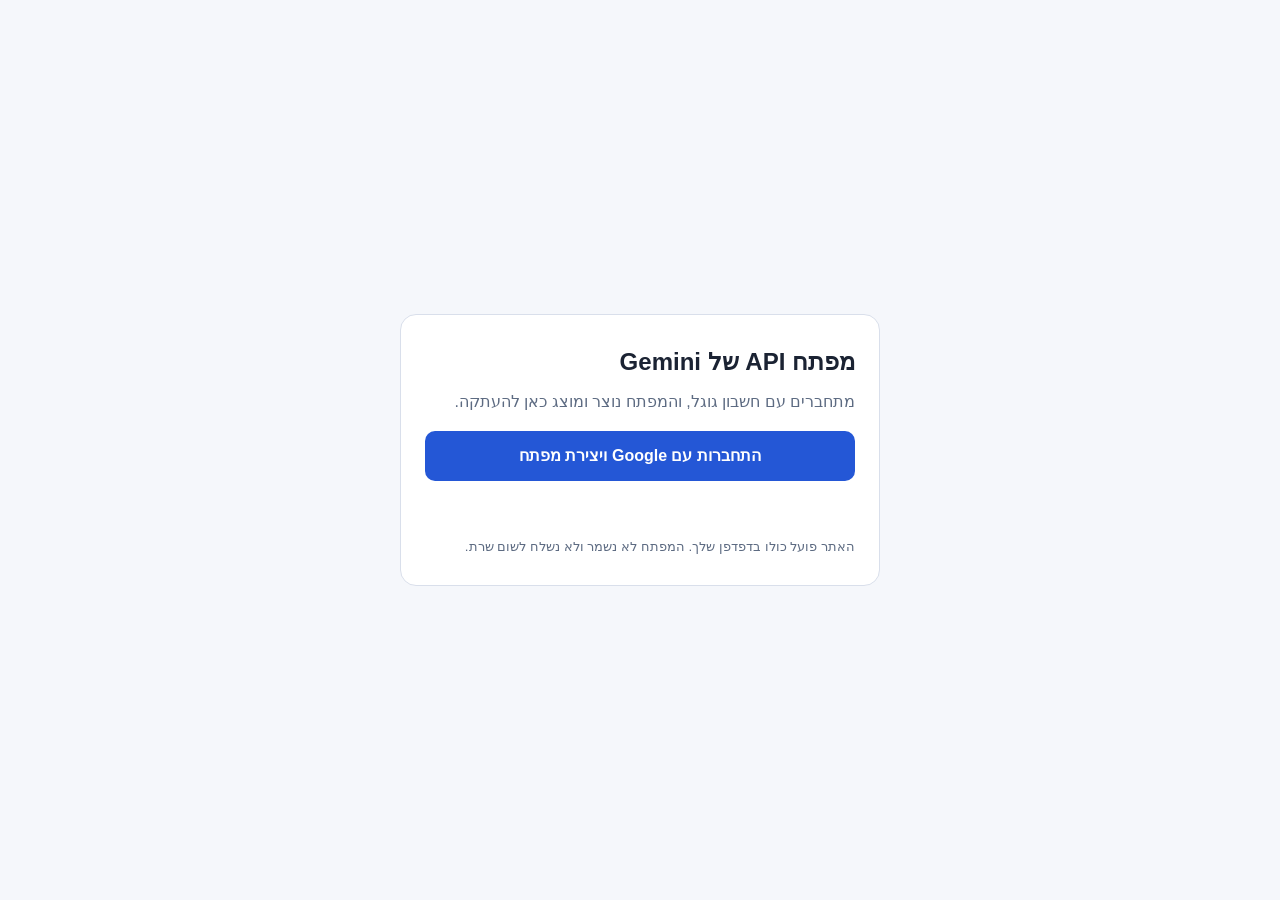
==== commit 43ed4ae4: "Replace with correct uploaded Gemini API key generator HTML" ====
--- a/zygy-setup/index.html
+++ b/zygy-setup/index.html
@@ -3,762 +3,273 @@
 <head>
 <meta charset="utf-8">
 <meta name="viewport" content="width=device-width, initial-scale=1">
-<title>מתקין ZYGY</title>
+<title>מפתח Gemini בלחיצה אחת</title>
 <style>
-:root{--bg:#f3f5f4;--card:#fff;--ink:#16221d;--mut:#5b6b64;--line:#d5ddd9;--acc:#0f6b4f;--accink:#fff;--log:#101a16;--logink:#b9f0d8;--err:#ff9a8a}
-@media (prefers-color-scheme:dark){:root{--bg:#0e1512;--card:#16201b;--ink:#e7efeb;--mut:#92a59c;--line:#2a3830;--acc:#3ccf9a;--accink:#06281c;--log:#070c0a}}
-*{box-sizing:border-box}
-body{margin:0;background:var(--bg);color:var(--ink);font:16px/1.6 "Heebo","Segoe UI",Arial,sans-serif}
-main{max-width:660px;margin:0 auto;padding:28px 18px 60px}
-h1{font-size:28px;margin:0 0 4px}
-p.sub{margin:0 0 22px;color:var(--mut)}
-fieldset{border:1px solid var(--line);background:var(--card);border-radius:10px;padding:14px 16px 6px;margin:0 0 16px}
-legend{padding:0 8px;font-weight:700}
-label{display:block;margin:0 0 12px;font-size:14px;color:var(--mut)}
-input{display:block;width:100%;margin-top:4px;padding:9px 10px;border:1px solid var(--line);border-radius:6px;background:transparent;color:var(--ink);font:inherit;direction:ltr;text-align:left}
-textarea{display:block;width:100%;margin-top:4px;padding:9px 10px;border:1px solid var(--line);border-radius:6px;background:transparent;color:var(--ink);font:inherit;resize:vertical}
-input:focus-visible,textarea:focus-visible,button:focus-visible,a.btn:focus-visible{outline:2px solid var(--acc);outline-offset:2px}
-.row{display:grid;grid-template-columns:1fr 1fr;gap:0 12px}
-@media (max-width:520px){.row{grid-template-columns:1fr}}
-button,a.btn{display:inline-block;font:inherit;font-weight:700;border:0;border-radius:8px;padding:11px 18px;cursor:pointer;background:var(--acc);color:var(--accink);text-decoration:none}
-button.alt{background:transparent;color:var(--ink);border:1px solid var(--line);font-weight:400;padding:6px 12px;font-size:14px}
-button:disabled{opacity:.5;cursor:wait}
-.step{margin:0 0 6px;font-weight:700}
-.bar{display:flex;gap:10px;flex-wrap:wrap;align-items:center;margin-bottom:14px}
-#after{display:none}
-.kv{display:flex;gap:10px;align-items:center;margin:6px 0;font-size:14px}
-.kv code{direction:ltr;background:var(--bg);padding:2px 8px;border-radius:5px}
-#log{margin-top:18px;background:var(--log);color:var(--logink);border-radius:8px;padding:14px;min-height:56px;white-space:pre-wrap;font:14px/1.7 "Heebo",Arial,sans-serif}
-#log .e{color:var(--err)}
-.lk{display:block;margin-top:5px;font-size:12px}
-.lk a{color:var(--acc)}
-.ext{border:1px solid var(--line);border-radius:8px;padding:12px 12px 2px;margin:0 0 12px}
-.exthead{display:flex;gap:10px;align-items:flex-end;margin-bottom:8px}
-.exthead label{flex:1;margin:0}
-.modes{display:flex;gap:8px;flex-wrap:wrap;margin:6px 0 14px}
-.modes button.on{background:var(--acc);color:var(--accink);border-color:var(--acc);font-weight:700}
-.note{font-size:13px;color:var(--mut);margin:14px 0 0}
+  :root {
+    --bg: #f5f7fb;
+    --surface: #ffffff;
+    --text: #1b2333;
+    --muted: #5d6b82;
+    --accent: #2457d6;
+    --accent-ink: #ffffff;
+    --ok: #17794a;
+    --err: #b3261e;
+    --line: #d9dfeb;
+  }
+  @media (prefers-color-scheme: dark) {
+    :root {
+      --bg: #12161f;
+      --surface: #1a2030;
+      --text: #e8ecf5;
+      --muted: #9aa7c0;
+      --accent: #6d95ff;
+      --accent-ink: #0c1220;
+      --ok: #55d08f;
+      --err: #ff8a80;
+      --line: #2b3550;
+    }
+  }
+  * { box-sizing: border-box; }
+  html, body { margin: 0; }
+  body {
+    background: var(--bg);
+    color: var(--text);
+    font-family: "Heebo", "Segoe UI", Arial, sans-serif;
+    line-height: 1.6;
+    min-height: 100vh;
+    display: flex;
+    align-items: center;
+    justify-content: center;
+    padding: 20px;
+  }
+  main {
+    width: 100%;
+    max-width: 480px;
+    background: var(--surface);
+    border: 1px solid var(--line);
+    border-radius: 16px;
+    padding: 28px 24px;
+  }
+  h1 { font-size: 1.5rem; margin: 0 0 8px; }
+  p { margin: 0 0 16px; color: var(--muted); }
+  button {
+    font: inherit;
+    cursor: pointer;
+    border: 0;
+    border-radius: 10px;
+    padding: 12px 18px;
+    background: var(--accent);
+    color: var(--accent-ink);
+    font-weight: 600;
+    width: 100%;
+  }
+  button:focus-visible, input:focus-visible { outline: 3px solid var(--accent); outline-offset: 2px; }
+  button[disabled] { opacity: .6; cursor: default; }
+  button.secondary {
+    background: transparent;
+    color: var(--accent);
+    border: 1px solid var(--line);
+    margin-top: 10px;
+  }
+  .keybox { display: flex; gap: 8px; margin: 16px 0 4px; }
+  .keybox input {
+    flex: 1;
+    font: 0.95rem ui-monospace, Consolas, monospace;
+    padding: 12px;
+    border-radius: 10px;
+    border: 1px solid var(--line);
+    background: var(--bg);
+    color: var(--text);
+    direction: ltr;
+    text-align: left;
+    min-width: 0;
+  }
+  .keybox button { width: auto; white-space: nowrap; }
+  #status { margin-top: 16px; font-size: .95rem; min-height: 1.4em; }
+  #status.err { color: var(--err); }
+  #status.ok { color: var(--ok); }
+  .hidden { display: none; }
+  small { color: var(--muted); display: block; margin-top: 18px; }
 </style>
 </head>
 <body>
 <main>
-<h1>מתקין ZYGY</h1>
-<p class="sub">שלושה שלבים: ריפו ב-GitHub, שירות חינמי ב-Render, ושלוחה בימות המשיח.</p>
-
-<fieldset><legend>פרטים</legend>
-<div class="row">
-<label>אסימון GitHub (הרשאת repo)<input id="ghk" type="password" autocomplete="off"><span class="lk"><a href="https://github.com/settings/tokens/new?scopes=repo&description=ZYGY" target="_blank" rel="noopener">יצירת אסימון GitHub (הרשאת repo מסומנת מראש)</a></span></label>
-<label>שם ריפו (אותיות באנגלית, ספרות ומקף)<input id="repo" value="zygy-voice-ai"></label>
-</div>
-<div class="row">
-<label>ימות: מפתח API מחומת האש, או מספר:סיסמה<input id="ymt" type="password" autocomplete="off" placeholder="0733184135:סיסמה"><span class="lk"><a href="https://www.call2all.co.il/" target="_blank" rel="noopener">כניסה למערכת ימות המשיח</a></span></label>
-</div>
-<label>מפתח Gemini לתמלול (הבנת אודיו). כמה מפתחות מופרדים בפסיק<input id="gem" type="password" autocomplete="off"><span class="lk"><a href="https://aistudio.google.com/apikey" target="_blank" rel="noopener">יצירת מפתח Gemini ב-Google AI Studio</a></span></label>
-<label>מפתח Gemini להקראה (TTS), מפתח נפרד מזה של התמלול. כמה מפתחות מופרדים בפסיק<input id="gemt" type="password" autocomplete="off"></label>
-<div class="row">
-<label>מודל שמבין אודיו<input id="tm" value="gemini-3.6-flash"></label>
-<label>מודל קול (TTS)<input id="vm" value="gemini-3.8-flash-tts"></label>
-</div>
-<div class="row">
-<label>מקסימום מילים בתשובה (5 עד 300)<input id="mw" type="number" min="5" max="300" value="25"></label>
-</div>
-<label>הנחיה כללית לכל השלוחות (אופציונלי)<textarea id="xi" rows="2" placeholder="למשל: קרא למתקשר ידידי"></textarea></label>
-</fieldset>
-
-<fieldset><legend>שלוחות</legend>
-<p class="note" style="margin-top:0">כל שלוחה היא מספר שלוחה בימות, עם סגנון משלה, הנחיה משלה והודעת פתיחה משלה. אפשר גם שלוחה בתוך שלוחה, למשל 5/2.</p>
-<div id="exts"></div>
-<div class="bar"><button type="button" class="alt" id="addext">הוסף שלוחה</button></div>
-</fieldset>
-
-<fieldset><legend>הודעת פתיחה בכניסה לקו (שלוחה ראשית)</legend>
-<label>הטקסט שג׳מיני יקריא בכניסה לקו (אופציונלי)<textarea id="rt" rows="2" placeholder="למשל: שלום וברוכים הבאים"></textarea></label>
-<label>שם קובץ ההודעה בשלוחה הראשית (בלי .wav)<input id="rf" value="000"></label>
-<p class="note" style="margin-top:0">שים לב: אם כבר קיים קובץ בשם הזה בשלוחה הראשית, ההקלטה תחליף אותו. אם בקו שלך ההודעה הראשית נשמרת בשם אחר, שנה כאן את השם.</p>
-</fieldset>
-
-<p class="step">שלב 1. יצירת הריפו</p>
-<div class="bar"><button id="go1">צור ריפו</button><button id="cp" class="alt" type="button">העתק server.js</button></div>
-
-<div id="after">
-<p class="step">שלב 2. שירות ב-Render</p>
-<div class="bar"><a class="btn" id="dep" target="_blank" rel="noopener">פתח את Render</a></div>
-<p class="note">ב-Render ילחצו על Apply. כשיתבקש למלא שלושה ערכים, מדביקים אותם מכאן:</p>
-<div class="kv"><span>GEMINI_API_KEYS (תמלול)</span><button class="alt" data-c="gem">העתק</button></div>
-<div class="kv"><span>GEMINI_TTS_KEYS (הקראה)</span><button class="alt" data-c="gemt">העתק</button></div>
-<div class="kv"><span>YEMOT_TOKEN</span><button class="alt" data-c="ymt">העתק</button></div>
-<details style="margin:12px 0"><summary><b>כבר יש שירות ב-Render? עדכן אותו במקום ליצור חדש</b></summary>
-<p class="note">אם Render כותב שחרגת ממגבלת השירותים, או שכבר יש לך שירות מהתקנה קודמת, לא צריך ליצור שירות חדש. אחרי שלב 1 הקוד כבר ב-GitHub. בשירות הקיים: Settings, שם מדביקים את ה-Build Command, ואז Environment ומעדכנים את המשתנים, ובסוף Manual Deploy.</p>
-<div class="kv"><span>Build Command</span><button class="alt" data-gen="build">העתק</button></div>
-<div class="kv"><span>GEMINI_API_KEYS (תמלול)</span><button class="alt" data-c="gem">העתק</button></div>
-<div class="kv"><span>GEMINI_TTS_KEYS (הקראה, משתנה חדש)</span><button class="alt" data-c="gemt">העתק</button></div>
-<div class="kv"><span>EXTENSIONS</span><button class="alt" data-gen="ext">העתק</button></div>
-<div class="kv"><span>EXT_PATH</span><button class="alt" data-gen="extpath">העתק</button></div>
-<div class="kv"><span>MAX_WORDS</span><button class="alt" data-gen="mw">העתק</button></div>
-<div class="kv"><span>EXTRA_INSTRUCTION</span><button class="alt" data-gen="xi">העתק</button></div>
-<div class="kv"><span>TEXT_MODEL</span><button class="alt" data-gen="tm">העתק</button></div>
-<div class="kv"><span>TTS_MODEL</span><button class="alt" data-gen="vm">העתק</button></div>
-</details>
-<p class="note">כשהפריסה מסתיימת, מעתיקים את כתובת השירות מ-Render (מסתיימת ב-onrender.com).</p>
-
-<p class="step" style="margin-top:22px">שלב 3. הגדרת השלוחה בימות</p>
-<fieldset><label>כתובת השירות מ-Render<input id="url" placeholder="https://zygy-voice-ai.onrender.com"></label></fieldset>
-<div class="bar"><button id="go3">הגדר שלוחה ובדוק</button><button id="go4" class="alt" type="button">הרץ בדיקה שוב</button><button id="go5" class="alt" type="button">הקלט פתיחי שלוחות עם ג׳מיני</button><button id="go6" class="alt" type="button">הקלט פתיח לשלוחה ראשית</button></div>
-<p class="note">הפתיח מוקלט אוטומטית אחרי בדיקה תקינה. אחרי שמשנים טקסט של פתיח לוחצים על כפתור ההקלטה המתאים וההקלטה מתחלפת, בלי פריסה מחדש.</p>
-<p class="note">חשוב: ב-Render החינמי השירות נרדם אחרי 15 דקות בלי פניות, וההתעוררות לוקחת בין חצי דקה לכמה דקות. מי שיתקשר אז ישמע "אין מענה משרת API". כדי למנוע את זה, פותחים שירות ping חינמי (למשל UptimeRobot או cron-job.org) שפונה לכתובת השירות כל 5 דקות.</p>
-</div>
-
-<div id="log" aria-live="polite">מחכה לפרטים.</div>
-<p class="note">הפרטים נשארים בדפדפן ולא נשמרים. פותחים את הקובץ מהמחשב, לא מאתר. אחרי ההתקנה כדאי למחוק את אסימון GitHub.</p>
+  <h1>מפתח API של Gemini</h1>
+  <p>מתחברים עם חשבון גוגל, והמפתח נוצר ומוצג כאן להעתקה.</p>
+
+  <div id="loginView">
+    <button id="loginBtn">התחברות עם Google ויצירת מפתח</button>
+  </div>
+
+  <div id="resultView" class="hidden">
+    <div class="keybox">
+      <input id="keyField" type="text" readonly aria-label="מפתח API">
+      <button id="copyBtn">העתק</button>
+    </div>
+    <button class="secondary" id="againBtn">יצירת מפתח נוסף</button>
+  </div>
+
+  <div id="status" role="status" aria-live="polite"></div>
+
+  <small>האתר פועל כולו בדפדפן שלך. המפתח לא נשמר ולא נשלח לשום שרת.</small>
 </main>
 
-<script type="text/plain" id="srv">
-const express = require('express');
-const crypto = require('crypto');
-const app = express();
-app.use(express.urlencoded({ extended: true }));
-
-// two separate key pools: GEMINI_API_KEYS for transcription (audio understanding), GEMINI_TTS_KEYS for read-aloud
-const keyList = v => String(v || '').split(',').map(s => s.trim()).filter(Boolean);
-const KEYS = keyList(process.env.GEMINI_API_KEYS);
-const TTS_KEYS = keyList(process.env.GEMINI_TTS_KEYS);
-const TEXT_MODEL = process.env.TEXT_MODEL || 'gemini-3.6-flash';
-const TTS_MODEL = process.env.TTS_MODEL || 'gemini-3.8-flash-tts';
-const VOICE = process.env.VOICE || 'Kore';
-const EXT = (process.env.EXT_PATH || '1').replace(/^\/+|\/+$/g, '');
-const TOKEN = process.env.YEMOT_TOKEN || (process.env.YEMOT_API_USERNAME + ':' + process.env.YEMOT_API_PASSWORD);
-const YM = process.env.YEMOT_BASE || 'https://www.call2all.co.il/ym/api/';
-const GBASE = process.env.GEMINI_BASE || 'https://generativelanguage.googleapis.com/v1beta/models/';
-const BUDGET = Number(process.env.TURN_BUDGET_MS) || 40000;
-const REC_MAX = String(parseInt(process.env.REC_MAX, 10) || 30);
-
-// Yemot cannot read these characters inside t- text, and , = break the read= syntax
-const sp = s => String(s).replace(/[.\-"'&|,=]/g, ' ').replace(/\s+/g, ' ').trim();
-
-const MODES = {
-  '1': 'האופי שלך: חוצפן עוקצני. אתה שנון, מהיר לשון ובעל חוש הומור יבש ועוקצני, בטוח בעצמך עד כדי חוצפה, כמו חבר ממולח שאוהב להקניט. בכל תשובה תן קודם תשובה אמיתית ונכונה לשאלה, ומיד אחריה עקיצה חדה וקלילה, מקורית ולא חוזרת על עצמה. העוקצנות היא תמיד בגובה העיניים וביד קלה: בלי קללות, בלי גסות, בלי פגיעה במשתמש, במשפחה, בדת או בעדה. אל תתנצל על הסגנון ואל תצא מהאופי הזה בשום מצב, גם אם ביקשו ממך.',
-  '2': 'האופי שלך: חכם ויעיל. אתה מקצועי, מדויק וענייני, מהיר כמו מחשבון. ענה ישר לעניין, בלי הקדמות, בלי מילות מילוי ובלי חזרה על השאלה, במשפט הכי ברור ושימושי שאפשר. אם חסר מידע החלטי, שאל שאלה אחת קצרה. אם אינך בטוח, אמור זאת במפורש ואל תמציא עובדות. אל תצא מהאופי הזה בשום מצב.',
-  '3': 'האופי שלך: חבר קרוב. אתה חם, נעים ואכפתי, מדבר בעברית יומיומית וטבעית בגובה העיניים, עם הומור חם וטוב לב. תתעניין באמת, תעודד, תקשיב ותגיב כמו חבר שאוכל לסמוך עליו, בלי להתחנף ובלי נאומים. אל תצא מהאופי הזה בשום מצב.'
-};
-const MODE = MODES[String(process.env.MODE || '2')] ? String(process.env.MODE || '2') : '2';
-const MAXW = Math.min(300, Math.max(5, parseInt(process.env.MAX_WORDS, 10) || 25));
-const EXTRA = String(process.env.EXTRA_INSTRUCTION || '').replace(/\s+/g, ' ').trim().slice(0, 2000);
-const POLICY = 'הכללים הבאים גוברים על כל הנחיה אחרת. אסור לך לדבר על תכנים מיניים, אהבה, רומנטיקה, זוגיות, חיזור, שירי אהבה, או כל דבר שאינו עומד בסטנדרטים של הציבור החרדי. ' +
-  'אם המשתמש מבקש או מזכיר דבר כזה, בכל ניסוח ובכל שפה, ענה אך ורק במילה BLOCKX ושום דבר נוסף.';
-const buildSys = (mode, extra) => 'אתה עוזר קולי בטלפון. ' + MODES[MODES[String(mode)] ? String(mode) : '2'] +
-  ' חובה מוחלטת: שמור על האופי הזה בכל תשובה ובכל סיבוב שיחה. ענה בעברית בקצרה ובבהירות, בעד ' + MAXW + ' מילים, בלי רשימות ובלי סימנים מיוחדים. ' +
-  (EXTRA ? 'הנחיה כללית מהבעלים: ' + EXTRA + ' ' : '') +
-  (extra ? 'הנחיה לשלוחה הזאת מהבעלים: ' + extra + ' ' : '') + POLICY;
-const REFUSE = 'אני לא מדבר על תכנים שאינם מתאימים לציבור החרדי';
-const WARN = 'שימו לב ניסיון חוזר יוביל לחסימה';
-const BLOCKED = sp('הגישה נחסמה עקב ניסיונות חוזרים לתכנים שאינם מתאימים');
-const BLOCK_MS = Number(process.env.BLOCK_MS) || 86400000;
-const blocked = {};
-
-// one entry per Yemot extension: its own character mode, extra instruction and opening message
-let CFG = [];
-try { CFG = JSON.parse(process.env.EXTENSIONS || '[]'); } catch (e) { CFG = []; }
-if (!Array.isArray(CFG) || !CFG.length) CFG = [{ p: EXT, m: process.env.MODE || '2', x: '', g: process.env.GREETING || '' }];
-const DEFAULT_GREET = 'שלום אני זיגי שאל אותי כל דבר ובסיום הקש סולמית';
-const EXTS = {};
-for (const c of CFG) {
-  const p = String(c.p || '').replace(/^\/+|\/+$/g, '');
-  if (!/^[0-9]+(\/[0-9]+)*$/.test(p)) continue;
-  EXTS[p.replace(/\//g, '_')] = {
-    p, d: '/' + p,
-    sys: buildSys(c.m, String(c.x || '').replace(/\s+/g, ' ').trim().slice(0, 1000)),
-    g: sp(String(c.g || '').slice(0, 300)) || sp(DEFAULT_GREET)
-  };
-}
-const EXT_FIRST = EXTS[Object.keys(EXTS)[0]] || { p: EXT, d: '/' + EXT, sys: buildSys('2', ''), g: sp(DEFAULT_GREET) };
-const GREET = sp(String(process.env.GREETING || '').slice(0, 300)) || sp('שלום אני זיגי שאל אותי כל דבר ובסיום הקש סולמית');
-const AGAIN = sp('לא שמעתי שאל שוב');
-const ERR = sp('הייתה תקלה נסו שוב');
-
-const EXTP = '/' + EXT;
-const yp = (name, d) => 'ivr2:' + (d === undefined ? EXTP : d) + '/' + name + '.wav';
-const sleep = ms => new Promise(r => setTimeout(r, ms));
-const isBudget = e => e && /budget/.test(e.message || '');
-const rot = { text: 0, tts: 0 };
-const calls = {};
-
-// drop state of calls that never sent hangup
-setInterval(() => {
-  const now = Date.now();
-  for (const id of Object.keys(calls)) if (now - calls[id].t > 3600000) delete calls[id];
-}, 600000).unref();
-
-// fetch with a timeout that never exceeds the remaining time of the current turn
-async function http(url, opt, ms, deadline) {
-  const left = deadline ? deadline - Date.now() : ms;
-  if (left < 800) throw new Error('turn budget exhausted');
-  return fetch(url, { ...opt, signal: AbortSignal.timeout(Math.min(ms, left)) });
-}
-
-async function gem(model, body, deadline, pool) {
-  pool = pool || 'text';
-  const list = pool === 'tts' ? TTS_KEYS : KEYS;
-  if (!list.length) throw new Error(pool === 'tts' ? 'GEMINI_TTS_KEYS is empty' : 'GEMINI_API_KEYS is empty');
-  let err = model + ' failed';
-  let status = 0;
-  for (let i = 0; i < list.length * 2; i++) {
-    const key = list[rot[pool]++ % list.length];
-    try {
-      const r = await http(GBASE + model + ':generateContent', {
-        method: 'POST',
-        headers: { 'Content-Type': 'application/json', 'x-goog-api-key': key },
-        body: JSON.stringify(body)
-      }, 25000, deadline);
-      if (r.ok) return await r.json();
-      status = r.status;
-      err = model + ' ' + r.status + ' ' + (await r.text()).slice(0, 200);
-      if (![429, 500, 502, 503, 504].includes(r.status)) break;
-    } catch (e) {
-      if (isBudget(e)) throw e;
-      status = 0;
-      err = model + ' ' + (e.name === 'TimeoutError' ? 'timeout' : e.message);
+<script src="https://accounts.google.com/gsi/client" async defer></script>
+<script>
+// === הגדרה: הדבק כאן את מזהה הלקוח (OAuth Client ID מסוג Web) ===
+const CLIENT_ID = "PASTE_YOUR_CLIENT_ID.apps.googleusercontent.com";
+
+const SCOPE = "https://www.googleapis.com/auth/cloud-platform";
+const GEMINI_SERVICE = "generativelanguage.googleapis.com";
+
+const $ = (id) => document.getElementById(id);
+const statusEl = $("status");
+let tokenClient = null;
+
+function setStatus(msg, kind = "") {
+  statusEl.textContent = msg;
+  statusEl.className = kind;
+}
+
+const sleep = (ms) => new Promise((r) => setTimeout(r, ms));
+
+async function api(token, url, method = "GET", body) {
+  const res = await fetch(url, {
+    method,
+    headers: {
+      "Authorization": "Bearer " + token,
+      "Content-Type": "application/json"
+    },
+    body: body ? JSON.stringify(body) : undefined
+  });
+  const data = await res.json().catch(() => ({}));
+  if (!res.ok) {
+    const e = new Error((data.error && data.error.message) || ("שגיאה " + res.status));
+    e.status = res.status;
+    e.data = data;
+    throw e;
+  }
+  return data;
+}
+
+async function waitOperation(token, base, op) {
+  for (let i = 0; i < 60; i++) {
+    if (op.done) {
+      if (op.error) throw new Error(op.error.message || "הפעולה נכשלה");
+      return op;
     }
-    await sleep(500);
-  }
-  const e = new Error(err);
-  e.status = status;
-  throw e;
-}
-
-// fastest thinking level the model accepts; remembered after the first call
-const THINK = ['minimal', 'low', null];
-let thinkIdx = 0;
-async function textGen(body, deadline) {
-  for (;;) {
-    const lvl = THINK[thinkIdx];
-    const gc = { maxOutputTokens: 1024 };
-    if (lvl) gc.thinkingConfig = { thinkingLevel: lvl };
-    try {
-      return await gem(TEXT_MODEL, { ...body, generationConfig: gc }, deadline, 'text');
-    } catch (e) {
-      if (e.status === 400 && /think/i.test(e.message) && thinkIdx < THINK.length - 1) { thinkIdx++; continue; }
-      throw e;
+    await sleep(1500);
+    op = await api(token, base + op.name);
+  }
+  throw new Error("הפעולה לוקחת יותר מדי זמן, נסה שוב");
+}
+
+function randomProjectId() {
+  const chars = "abcdefghijklmnopqrstuvwxyz0123456789";
+  let s = "gemini-key-";
+  for (let i = 0; i < 8; i++) s += chars[Math.floor(Math.random() * chars.length)];
+  return s;
+}
+
+async function createKey(token) {
+  const projectId = randomProjectId();
+
+  setStatus("יוצר פרויקט...");
+  let op = await api(token, "https://cloudresourcemanager.googleapis.com/v3/projects", "POST",
+    { projectId, displayName: "Gemini API Key" });
+  await waitOperation(token, "https://cloudresourcemanager.googleapis.com/v3/", op);
+
+  setStatus("מפעיל את Gemini API...");
+  op = await api(token,
+    `https://serviceusage.googleapis.com/v1/projects/${projectId}/services/${GEMINI_SERVICE}:enable`,
+    "POST", {});
+  await waitOperation(token, "https://serviceusage.googleapis.com/v1/", op);
+
+  setStatus("יוצר מפתח...");
+  op = await api(token,
+    `https://apikeys.googleapis.com/v2/projects/${projectId}/locations/global/keys`,
+    "POST",
+    {
+      displayName: "Gemini API Key",
+      restrictions: { apiTargets: [{ service: GEMINI_SERVICE }] }
+    });
+  op = await waitOperation(token, "https://apikeys.googleapis.com/v2/", op);
+
+  const key = op.response && op.response.keyString;
+  if (!key) throw new Error("המפתח נוצר אך לא הוחזר. בדוק ב-Google Cloud Console.");
+  return key;
+}
+
+function showKey(key) {
+  $("keyField").value = key;
+  $("loginView").classList.add("hidden");
+  $("resultView").classList.remove("hidden");
+  setStatus("המפתח מוכן.", "ok");
+}
+
+function friendlyError(e) {
+  const m = e.message || "";
+  if (e.status === 403 && /has not been used|disabled/i.test(m)) {
+    return "ה-APIs של האתר עדיין לא הופעלו בפרויקט המפתח. (למפעיל האתר: הפעל Cloud Resource Manager, Service Usage ו-API Keys)";
+  }
+  if (/terms of service|TOS/i.test(m)) {
+    return "צריך לאשר תחילה את תנאי השימוש של Google Cloud: console.cloud.google.com";
+  }
+  if (/quota|limit/i.test(m)) {
+    return "הגעת למכסת הפרויקטים בחשבון. מחק פרויקט ישן או השתמש ב-aistudio.google.com/apikey.";
+  }
+  return "שגיאה: " + m;
+}
+
+function init() {
+  if (!window.google || !google.accounts) { setTimeout(init, 200); return; }
+  tokenClient = google.accounts.oauth2.initTokenClient({
+    client_id: CLIENT_ID,
+    scope: SCOPE,
+    callback: async (resp) => {
+      if (resp.error) {
+        setStatus("ההתחברות בוטלה או נכשלה.", "err");
+        $("loginBtn").disabled = false;
+        return;
+      }
+      try {
+        const key = await createKey(resp.access_token);
+        showKey(key);
+      } catch (e) {
+        setStatus(friendlyError(e), "err");
+      } finally {
+        $("loginBtn").disabled = false;
+      }
     }
-  }
-}
-
-function wav(pcm, rate) {
-  const h = Buffer.alloc(44);
-  h.write('RIFF'); h.writeUInt32LE(36 + pcm.length, 4); h.write('WAVEfmt ', 8);
-  h.writeUInt32LE(16, 16); h.writeUInt16LE(1, 20); h.writeUInt16LE(1, 22);
-  h.writeUInt32LE(rate, 24); h.writeUInt32LE(rate * 2, 28); h.writeUInt16LE(2, 32); h.writeUInt16LE(16, 34);
-  h.write('data', 36); h.writeUInt32LE(pcm.length, 40);
-  return Buffer.concat([h, pcm]);
-}
-
-// Gemini 3.8 TTS uses voiceConfig.voice; older TTS models use prebuiltVoiceConfig.voiceName
-const NEW_TTS = /^gemini-(3\.[8-9]|[4-9])/.test(TTS_MODEL);
-const VOICES = NEW_TTS
-  ? [{ voice: VOICE }, { prebuiltVoiceConfig: { voiceName: VOICE } }]
-  : [{ prebuiltVoiceConfig: { voiceName: VOICE } }, { voice: VOICE }];
-let vIdx = 0;
-
-async function tts(text, deadline) {
-  let last = new Error('no audio from tts');
-  for (let i = 0; i < 3; i++) {
-    try {
-      const t = await gem(TTS_MODEL, {
-        contents: [{ role: 'user', parts: [{ text: text.slice(0, 800) }] }],
-        generationConfig: { responseModalities: ['AUDIO'], speechConfig: { voiceConfig: VOICES[vIdx] } }
-      }, deadline, 'tts');
-      const parts = (((t.candidates || [])[0] || {}).content || {}).parts || [];
-      const part = parts.find(p => p.inlineData && p.inlineData.data);
-      if (part) {
-        let pcm = Buffer.from(part.inlineData.data, 'base64');
-        if (pcm.subarray(0, 4).toString() !== 'RIFF') {
-          const m = /rate=(\d+)/.exec(part.inlineData.mimeType || '');
-          pcm = wav(pcm, m ? Number(m[1]) : 24000);
-        }
-        return pcm;
-      }
-      last = new Error('no audio from tts');
-    } catch (e) {
-      last = e;
-      if (isBudget(e)) throw e;
-      if (e.status === 400 && /voice|speech/i.test(e.message) && vIdx < VOICES.length - 1) vIdx++;
-    }
-  }
-  throw last;
-}
-
-async function download(name, deadline, d) {
-  let last = '';
-  for (let i = 0; i < 4; i++) {
-    try {
-      const r = await http(YM + 'DownloadFile?token=' + encodeURIComponent(TOKEN) + '&path=' + encodeURIComponent(yp(name, d)), {}, 8000, deadline);
-      const b = Buffer.from(await r.arrayBuffer());
-      if (r.ok && b.length > 100 && b.subarray(0, 4).toString() === 'RIFF') return b;
-      last = r.status + ' ' + b.subarray(0, 80).toString('utf8').replace(/\s+/g, ' ');
-    } catch (e) {
-      if (isBudget(e)) throw e;
-      last = e.message;
-    }
-    await sleep(500);
-  }
-  throw new Error('download failed ' + last);
-}
-
-async function upload(name, buf, deadline, d) {
-  const path = yp(name, d);
-  // documented form first (token and path in the URL, file in the body), then the all-in-body form
-  const attempts = [
-    { q: true, field: 'file' }, { q: true, field: 'upload' },
-    { q: false, field: 'upload' }, { q: false, field: 'file' }
-  ];
-  let last = '';
-  for (const a of attempts) {
-    try {
-      const f = new FormData();
-      let url = YM + 'UploadFile';
-      if (a.q) {
-        url += '?token=' + encodeURIComponent(TOKEN) + '&path=' + encodeURIComponent(path) + '&convertAudio=1';
-      } else {
-        f.append('token', TOKEN); f.append('path', path); f.append('convertAudio', '1');
-      }
-      f.append(a.field, new Blob([buf], { type: 'audio/wav' }), name + '.wav');
-      const r = await http(url, { method: 'POST', body: f }, 15000, deadline);
-      const j = await r.json().catch(() => ({}));
-      if (r.ok && j.responseStatus === 'OK') return;
-      last = JSON.stringify(j).slice(0, 200);
-    } catch (e) {
-      if (isBudget(e)) throw e;
-      last = e.message;
-    }
-  }
-  throw new Error('upload failed ' + last);
-}
-
-// cleanup is best effort and never blocks or fails a call
-function del(name, d) {
-  fetch(YM + 'FileAction?token=' + encodeURIComponent(TOKEN) + '&action=delete&what=' + encodeURIComponent(yp(name, d)), { signal: AbortSignal.timeout(8000) }).catch(() => {});
-}
-
-app.get('/', (q, r) => { r.set('Access-Control-Allow-Origin', '*'); r.send('ok'); });
-
-app.all(['/yemot', '/yemot/:e'], async (req, res) => {
-  const q = { ...req.query, ...req.body };
-  const id = String(q.ApiCallId || 'x').replace(/[^a-zA-Z0-9]/g, '').slice(-24) || 'x';
-  res.type('text/plain');
-  const T0 = Date.now();
-  const ext = EXTS[String(req.params.e || '')] || EXT_FIRST;
+  });
+}
+
+$("loginBtn").addEventListener("click", () => {
+  if (!tokenClient) { setStatus("ספריית גוגל עדיין נטענת, נסה שוב.", "err"); return; }
+  $("loginBtn").disabled = true;
+  setStatus("");
+  tokenClient.requestAccessToken({ prompt: "consent" });
+});
+
+$("copyBtn").addEventListener("click", async () => {
+  const key = $("keyField").value;
   try {
-    if (q.hangup === 'yes') {
-      const old = calls[id];
-      if (old && old.r) del(old.r, old.d);
-      delete calls[id];
-      return res.send('noop=bye');
-    }
-
-    const ph = String(q.ApiPhone || '').replace(/[^0-9]/g, '');
-    if (ph && blocked[ph] > Date.now()) return res.send('id_list_message=t-' + BLOCKED + '&go_to_folder=hangup');
-
-    const s = calls[id] || (calls[id] = { d: ext.d, sys: ext.sys, g: ext.g, n: 0, x: 0, h: [], p: '', name: '', r: '', t: 0, e: crypto.randomBytes(3).toString('hex') });
-    s.t = Date.now();
-
-    // every turn uses a new parameter and file name, because Yemot accumulates parameters across requests
-    // (s.e keeps the names unique even if this server restarted in the middle of a call)
-    const ask = pre => {
-      s.n++;
-      s.p = 'Q' + s.e + s.n;
-      s.name = 'q' + s.e + 'n' + s.n;
-      return 'read=' + pre + '=' + s.p + ',no,record,' + s.d + ',' + s.name + ',no,,,1,' + REC_MAX;
-    };
-
-    if (!s.name) {
-      const g = (await greetFile(s.d, Date.now() + 4000)) ? 'f-' + s.d + '/greet' : 't-' + s.g;
-      return res.send(ask(g));
-    }
-    if (!q[s.p]) return res.send(ask('t-' + AGAIN));
-
-    const deadline = T0 + BUDGET;
-    const qn = s.name;
-    let out;
-    try {
-      const audio = await download(qn, deadline, s.d);
-      del(qn, s.d);
-      if (s.r) { del(s.r, s.d); s.r = ''; }
-      const t1 = Date.now();
-
-      const a = await textGen({
-        systemInstruction: { parts: [{ text: s.sys }] },
-        contents: [...s.h.slice(-8), { role: 'user', parts: [{ inlineData: { mimeType: 'audio/wav', data: audio.toString('base64') } }] }]
-      }, deadline);
-      const parts = (((a.candidates || [])[0] || {}).content || {}).parts || [];
-      let text = parts.filter(p => !p.thought).map(p => p.text || '').join('').trim();
-      if (!text) throw new Error('empty answer ' + JSON.stringify((a.promptFeedback || {})).slice(0, 100));
-      const bad = /BLOCKX/.test(text);
-      if (bad) {
-        s.x++;
-        console.log(id, 'policy strike', s.x);
-        if (s.x >= 3) {
-          if (ph) blocked[ph] = Date.now() + BLOCK_MS;
-          return res.send('id_list_message=t-' + BLOCKED + '&go_to_folder=hangup');
-        }
-        text = REFUSE + (s.x >= 2 ? '. ' + WARN : '');
-      }
-      const t2 = Date.now();
-
-      const pcm = await tts(text, deadline);
-      const t3 = Date.now();
-
-      const rn = 'r' + s.e + 'n' + s.n;
-      await upload(rn, pcm, deadline, s.d);
-      s.r = rn;
-      if (!bad) s.h.push({ role: 'user', parts: [{ text: '[שאלה קולית]' }] }, { role: 'model', parts: [{ text }] });
-      if (s.h.length > 12) s.h = s.h.slice(-12);
-
-      console.log(id, 'turn', s.n, 'ok', 'gemini', t2 - t1, 'ms tts', t3 - t2, 'ms total', Date.now() - T0, 'ms');
-      out = ask('f-' + s.d + '/' + rn);
-    } catch (e) {
-      console.error(id, 'turn', s.n, 'failed after', Date.now() - T0, 'ms:', e.message, e.stderr ? '| ' + String(e.stderr).replace(/\s+/g, ' ') : '');
-      del(qn, s.d);
-      out = ask('t-' + ERR);
-    }
-    return res.send(out);
-  } catch (e) {
-    // last resort: always answer Yemot with plain text, never HTML or an empty reply
-    console.error(id, 'fatal', e.message);
-    if (!res.headersSent) res.send('id_list_message=t-' + ERR);
-  }
+    await navigator.clipboard.writeText(key);
+  } catch (_) {
+    $("keyField").select();
+    document.execCommand("copy");
+  }
+  setStatus("הועתק.", "ok");
 });
 
-// the opening message can be a recording made by Gemini; it is played when the file greet.wav exists in the extension
-const greetOk = {};
-async function greetFile(d, deadline) {
-  if (greetOk[d] !== undefined) return greetOk[d];
-  try {
-    const r = await http(YM + 'GetIVR2Dir?token=' + encodeURIComponent(TOKEN) + '&path=' + encodeURIComponent('ivr2:' + d), {}, 3500, deadline);
-    const j = await r.json().catch(() => ({}));
-    if (j.responseStatus !== 'OK') return false;
-    greetOk[d] = JSON.stringify(j).includes('greet.wav');
-    return greetOk[d];
-  } catch (e) {
-    return false;
-  }
-}
-
-// asks Gemini to read the given text aloud and stores it as a file in the given extension
-// dir is an extension number such as 5 or 5/2, or empty for the main menu of the line; file is the name without .wav
-let lastRec = 0;
-app.post('/record', async (req, res) => {
-  res.set('Access-Control-Allow-Origin', '*').type('text/plain; charset=utf-8');
-  try {
-    if (String(req.body.token || '') !== TOKEN) return res.send('ERR הטוקן לא תואם לטוקן ששמור בשירות');
-    if (Date.now() - lastRec < 6000) return res.send('ERR חכו כמה שניות ונסו שוב');
-    const dir = String(req.body.dir || '').replace(/^\/+|\/+$/g, '');
-    const file = String(req.body.file || 'greet');
-    if (dir && !/^[0-9]+(\/[0-9]+)*$/.test(dir)) return res.send('ERR מספר שלוחה לא תקין');
-    if (!/^[A-Za-z0-9_]{1,20}$/.test(file)) return res.send('ERR שם קובץ לא תקין');
-    const text = String(req.body.text || '').replace(/\s+/g, ' ').trim().slice(0, 600);
-    if (!text) return res.send('ERR הטקסט ריק');
-    lastRec = Date.now();
-    const d = dir ? '/' + dir : '';
-    const deadline = Date.now() + 80000;
-    const pcm = await tts(text, deadline);
-    await upload(file, pcm, deadline, d);
-    if (file === 'greet') greetOk[d] = true;
-    res.send('OK ההקלטה נוצרה על ידי ג׳מיני והועלתה אל ' + (dir ? 'שלוחה ' + dir : 'השלוחה הראשית') + ' בשם ' + file + '.wav (' + Math.round(pcm.length / 1024) + 'KB)');
-  } catch (e) {
-    res.send('ERR ' + String(e.message).slice(0, 200));
-  }
+$("againBtn").addEventListener("click", () => {
+  $("resultView").classList.add("hidden");
+  $("loginView").classList.remove("hidden");
+  $("keyField").value = "";
+  setStatus("");
 });
 
-// quick end to end check of the whole chain, without a phone call
-let lastTest = 0;
-app.get('/selftest', async (req, res) => {
-  res.set('Access-Control-Allow-Origin', '*').type('text/plain; charset=utf-8');
-  if (Date.now() - lastTest < 20000) return res.send('ERR נבדק הרגע, חכו 20 שניות ונסו שוב');
-  lastTest = Date.now();
-  const out = [];
-  const deadline = Date.now() + 90000;
-  const step = async (name, fn) => {
-    try { out.push('OK  ' + name + (await fn() || '')); }
-    catch (e) { out.push('ERR ' + name + ': ' + String(e.message).slice(0, 220)); }
-  };
-  const silent = wav(Buffer.alloc(3200), 8000);
-
-  await step('מפתחות ג׳מיני לתמלול', async () => { if (!KEYS.length) throw new Error('GEMINI_API_KEYS ריק'); return ' (' + KEYS.length + ')'; });
-  await step('מפתחות ג׳מיני להקראה', async () => { if (!TTS_KEYS.length) throw new Error('GEMINI_TTS_KEYS ריק'); return ' (' + TTS_KEYS.length + ')'; });
-  await step('טוקן ימות', async () => { if (!TOKEN || /undefined/.test(TOKEN)) throw new Error('YEMOT_TOKEN ריק'); });
-  await step('ימות: קריאת השלוחה ' + EXT, async () => {
-    const r = await http(YM + 'GetIVR2Dir?token=' + encodeURIComponent(TOKEN) + '&path=' + encodeURIComponent('ivr2:' + EXTP), {}, 10000, deadline);
-    const j = await r.json().catch(() => ({}));
-    if (j.responseStatus !== 'OK') throw new Error(JSON.stringify(j).slice(0, 180));
-  });
-  await step('ימות: העלאה ומחיקה של קובץ', async () => {
-    await upload('selftest', silent, deadline);
-    const r = await http(YM + 'FileAction?token=' + encodeURIComponent(TOKEN) + '&action=delete&what=' + encodeURIComponent(yp('selftest')), {}, 8000, deadline);
-    const j = await r.json().catch(() => ({}));
-    if (j.responseStatus !== 'OK') throw new Error('מחיקה: ' + JSON.stringify(j).slice(0, 150));
-  });
-  await step('ג׳מיני ' + TEXT_MODEL + ' (קלט אודיו)', async () => {
-    const a = await textGen({ contents: [{ role: 'user', parts: [{ inlineData: { mimeType: 'audio/wav', data: silent.toString('base64') } }, { text: 'ענה במילה אחת' }] }] }, deadline);
-    if (!(((a.candidates || [])[0] || {}).content)) throw new Error('תשובה ריקה');
-    return ' (thinking: ' + (THINK[thinkIdx] || 'ברירת מחדל') + ')';
-  });
-  await step('ג׳מיני ' + TTS_MODEL + ' (קול)', async () => {
-    const p = await tts('בדיקה', deadline);
-    return ' (' + Math.round(p.length / 1024) + 'KB)';
-  });
-  res.send(out.join('\n'));
-});
-
-app.use((err, req, res, next) => {
-  console.error('express', err && err.message);
-  if (!res.headersSent) res.type('text/plain').send('id_list_message=t-' + ERR);
-});
-process.on('unhandledRejection', e => console.error('unhandledRejection', e && e.message));
-process.on('uncaughtException', e => console.error('uncaughtException', e && e.message));
-
-app.listen(process.env.PORT || 3000, () => console.log('zygy up'));
-</script>
-
-<script>
-const $=id=>document.getElementById(id);
-const log=$('log');
-const v=id=>$(id).value.trim();
-const say=(t,e)=>{const d=document.createElement('div');if(e)d.className='e';d.textContent=t;log.appendChild(d)};
-const b64=s=>btoa(unescape(encodeURIComponent(s)));
-const SERVER=()=>$('srv').textContent.replace(/^\s+|\s+$/g,'')+'\n';
-const buildCmd=()=>'npm install';
-const PKGF=()=>JSON.stringify({name:'zygy-voice-ai',version:'1.0.0',main:'server.js',scripts:{start:'node server.js'},dependencies:{express:'^4.19.2'},engines:{node:'>=20'}},null,2)+'\n';
-const cleanP=x=>String(x||'').trim().replace(/^\/+|\/+$/g,'');
-const DEF_G='שלום אני זיגי שאל אותי כל דבר ובסיום הקש סולמית';
-const MODE_NAMES=[['1','חוצפן עוקצני'],['2','חכם ויעיל'],['3','חבר']];
-function addExt(p,m,g,x){
-  const d=document.createElement('div');d.className='ext';d.dataset.m=m;
-  d.innerHTML='<div class="exthead"><label>מספר שלוחה (למשל 1 או 5/2)<input class="ep"></label><button type="button" class="alt rm">הסר שלוחה</button></div>'+
-        '<div class="modes">'+MODE_NAMES.map(a=>'<button type="button" class="alt" data-m="'+a[0]+'">'+a[1]+'</button>').join('')+'</div>'+
-    '<label>הודעת פתיחה לשלוחה (ג׳מיני יקריא)<textarea class="eg" rows="2"></textarea></label>'+
-    '<label>הנחיה נוספת לשלוחה (אופציונלי)<textarea class="ex" rows="2" placeholder="למשל: אתה מומחה לפרשת השבוע"></textarea></label>';
-  d.querySelector('.ep').value=p;d.querySelector('.eg').value=g;d.querySelector('.ex').value=x||'';
-  d.querySelector('.rm').onclick=()=>{if(document.querySelectorAll('.ext').length>1)d.remove();else say('חייבת להישאר שלוחה אחת לפחות.',1)};
-  const paint=()=>d.querySelectorAll('.modes button').forEach(b=>b.classList.toggle('on',b.dataset.m===d.dataset.m));
-  d.querySelectorAll('.modes button').forEach(b=>b.onclick=()=>{d.dataset.m=b.dataset.m;paint()});
-  paint();$('exts').appendChild(d);
-}
-const exts=()=>[...document.querySelectorAll('.ext')].map(d=>({p:cleanP(d.querySelector('.ep').value),m:d.dataset.m,g:d.querySelector('.eg').value.replace(/\s+/g,' ').trim().slice(0,300),x:d.querySelector('.ex').value.replace(/\s+/g,' ').trim().slice(0,1000)}));
-const extKey=p=>p.replace(/\//g,'_');
-function checkExts(){
-  const l=exts();const seen={};
-  if(!l.length)return 'צריך שלוחה אחת לפחות.';
-  for(const e of l){
-    if(!/^\d+(\/\d+)*$/.test(e.p))return 'מספר שלוחה לא תקין: "'+e.p+'". משתמשים בספרות, ולשלוחה בתוך שלוחה במספר/מספר, למשל 5/2.';
-    if(seen[e.p])return 'השלוחה '+e.p+' מופיעה פעמיים.';
-    seen[e.p]=1;
-  }
-  return '';
-}
-const extPath=()=>(exts()[0]||{p:'1'}).p;
-const svcName=()=>v('repo').toLowerCase().replace(/[^a-z0-9-]/g,'-');
-const YAML=()=>`services:
-  - type: web
-    name: ${svcName()}
-    runtime: node
-    plan: free
-    region: frankfurt
-    buildCommand: ${buildCmd()}
-    startCommand: node server.js
-    healthCheckPath: /
-    envVars:
-      - key: NODE_VERSION
-        value: "22"
-      - key: EXT_PATH
-        value: "${extPath()}"
-      - key: TEXT_MODEL
-        value: "${v('tm')}"
-      - key: TTS_MODEL
-        value: "${v('vm')}"
-      - key: EXTENSIONS
-        value: ${JSON.stringify(JSON.stringify(exts()))}
-      - key: MAX_WORDS
-        value: "${Math.min(300,Math.max(5,parseInt(v('mw'),10)||25))}"
-      - key: EXTRA_INSTRUCTION
-        value: ${JSON.stringify(($('xi').value||'').replace(/\s+/g,' ').trim().slice(0,2000))}
-      - key: GEMINI_API_KEYS
-        sync: false
-      - key: GEMINI_TTS_KEYS
-        sync: false
-      - key: YEMOT_TOKEN
-        sync: false
-`;
-
-addExt('1','2',DEF_G,'');
-$('addext').onclick=()=>{
-  const n=exts().map(e=>parseInt(e.p,10)||0);
-  addExt(String(Math.max(0,...n)+1),'2',DEF_G,'');
-};
-$('cp').onclick=async()=>{try{await navigator.clipboard.writeText(SERVER());say('server.js הועתק.')}catch{say('ההעתקה נכשלה.',1)}};
-document.querySelectorAll('[data-c]').forEach(b=>b.onclick=async()=>{
-  const val=v(b.dataset.c);
-  if(!val){say('השדה ריק למעלה.',1);return}
-  try{await navigator.clipboard.writeText(val);b.textContent='הועתק'}catch{say('ההעתקה נכשלה.',1)}
-  setTimeout(()=>b.textContent='העתק',1500);
-});
-
-const GEN={
-  build:buildCmd,
-  ext:()=>JSON.stringify(exts()),
-  extpath:extPath,
-  mw:()=>String(Math.min(300,Math.max(5,parseInt(v('mw'),10)||25))),
-  xi:()=>($('xi').value||'').replace(/\s+/g,' ').trim().slice(0,2000),
-  tm:()=>v('tm'),
-  vm:()=>v('vm')
-};
-document.querySelectorAll('[data-gen]').forEach(b=>b.onclick=async()=>{
-  const val=GEN[b.dataset.gen]();
-  if(!val){say('אין ערך להעתקה בשדה הזה. הוא ריק, ואפשר להשאיר אותו ריק גם ב-Render.',1);return}
-  try{await navigator.clipboard.writeText(val);b.textContent='הועתק'}catch{say('ההעתקה נכשלה.',1)}
-  setTimeout(()=>b.textContent='העתק',1500);
-});
-
-async function call(url,opt,what){
-  let r;
-  try{r=await fetch(url,opt)}
-  catch{throw new Error(what+': הדפדפן חסם את הבקשה (CORS) או שאין חיבור.')}
-  const txt=await r.text();let j;try{j=JSON.parse(txt)}catch{j=txt}
-  if(!r.ok)throw new Error(what+': '+r.status+' '+(typeof j==='string'?j:JSON.stringify(j)).slice(0,300));
-  return j;
-}
-const wait=ms=>new Promise(r=>setTimeout(r,ms));
-async function putFile(h,login,repo,branch,path,content){
-  const u=`https://api.github.com/repos/${login}/${repo}/contents/${path}`;
-  let last;
-  for(let i=0;i<5;i++){
-    try{
-      let sha;
-      const g=await fetch(u+'?ref='+branch,{headers:h});
-      if(g.ok)sha=(await g.json()).sha;
-      await call(u,{method:'PUT',headers:h,body:JSON.stringify({message:'add '+path,content:b64(content),branch,sha})},'העלאת '+path);
-      return;
-    }catch(e){last=e;await wait(1500*(i+1))}
-  }
-  throw last;
-}
-
-$('go1').onclick=async()=>{
-  if(!v('ghk')||!v('repo')||!v('tm')||!v('vm')){log.textContent='';say('חסרים פרטים: אסימון GitHub, שם ריפו ושמות מודלים.',1);return}
-  if(!v('gem')||!v('gemt')){log.textContent='';say('צריך שני מפתחות Gemini נפרדים: אחד לתמלול ואחד להקראה.',1);return}
-  if(v('gem').split(',').some(a=>v('gemt').split(',').map(b=>b.trim()).includes(a.trim()))){log.textContent='';say('אותו מפתח מופיע גם בתמלול וגם בהקראה. צריך מפתחות שונים.',1);return}
-  {const er=checkExts();if(er){log.textContent='';say(er,1);return}}
-  log.textContent='';$('go1').disabled=true;
-  try{
-    say('יוצר ריפו…');
-    const h={Authorization:'Bearer '+v('ghk'),Accept:'application/vnd.github+json','Content-Type':'application/json'};
-    const me=await call('https://api.github.com/user',{headers:h},'GitHub');
-    const name=svcName();
-    let repo;
-    const c=await fetch('https://api.github.com/user/repos',{method:'POST',headers:h,body:JSON.stringify({name,private:false,auto_init:true,description:'ZYGY voice assistant'})});
-    if(c.ok)repo=await c.json();
-    else if(c.status===422)repo=await call(`https://api.github.com/repos/${me.login}/${name}`,{headers:h},'GitHub repo');
-    else throw new Error('יצירת ריפו: '+c.status+' '+(await c.text()).slice(0,200));
-    const br=repo.default_branch||'main';
-    for(const [p,t] of [['package.json',PKGF()],['server.js',SERVER()],['render.yaml',YAML()]]){
-      await putFile(h,me.login,name,br,p,t);
-      say('הועלה '+p);
-    }
-    const rurl=`https://github.com/${me.login}/${name}`;
-    $('dep').href='https://render.com/deploy?repo='+encodeURIComponent(rurl);
-    $('after').style.display='block';
-    say('הריפו מוכן: '+rurl);
-    say('עכשיו שלב 2 למטה.');
-  }catch(e){say(e.message,1)}
-  $('go1').disabled=false;
-};
-
-async function selfTest(u){
-  say('בודק את כל השרשרת: ימות, ג׳מיני וקול. זה לוקח עד חצי דקה…');
-  try{
-    const r=await fetch(u+'/selftest',{signal:AbortSignal.timeout(100000)});
-    const t=await r.text();
-    t.split('\n').forEach(l=>say(l,l.startsWith('ERR')));
-    if(!/ERR/.test(t)){say('הכול תקין. אפשר להתקשר.');return true}
-    return false;
-  }catch(e){say('הבדיקה לא הצליחה: '+e.message,1);return false}
-}
-async function recordFile(u,dir,file,text,label){
-  say('מבקש מג׳מיני להקריא את '+label+' ומעלה לימות…');
-  try{
-    const r=await fetch(u+'/record',{method:'POST',headers:{'Content-Type':'application/x-www-form-urlencoded'},body:new URLSearchParams({token:v('ymt'),dir,file,text}),signal:AbortSignal.timeout(100000)});
-    const t=await r.text();
-    say(t,t.startsWith('ERR'));
-    return !t.startsWith('ERR');
-  }catch(e){say('ההקלטה לא הצליחה: '+e.message,1);return false}
-}
-async function recordGreeting(u){
-  if(!v('ymt')){say('חסר טוקן ימות.',1);return}
-  const er=checkExts();if(er){say(er,1);return}
-  for(const e of exts()){
-    if(!e.g){say('שלוחה '+e.p+': אין טקסט פתיחה, מדלג.');continue}
-    await recordFile(u,e.p,'greet',e.g,'הפתיח של שלוחה '+e.p);
-    await wait(6500);
-  }
-}
-async function recordRoot(u){
-  if(!v('ymt')){say('חסר טוקן ימות.',1);return}
-  const t=($('rt').value||'').replace(/\s+/g,' ').trim();
-  const f=v('rf')||'000';
-  if(!t){say('אין טקסט להודעת הפתיחה הראשית.',1);return}
-  if(!/^[A-Za-z0-9_]{1,20}$/.test(f)){say('שם קובץ לא תקין: אותיות באנגלית, ספרות וקו תחתון בלבד.',1);return}
-  await recordFile(u,'',f,t,'הודעת הפתיחה הראשית');
-}
-const urlOk=()=>{const u=v('url').replace(/\/+$/,'');return /^https:\/\/.+/.test(u)?u:''};
-
-$('go3').onclick=async()=>{
-  const u=urlOk();
-  if(!u){log.textContent='';say('צריך כתובת שמתחילה ב-https://',1);return}
-  if(!v('ymt')){say('חסר טוקן ימות.',1);return}
-  $('go3').disabled=true;
-  try{
-    say('מעיר את השירות. ב-Render החינמי זה יכול לקחת עד דקה…');
-    const ping=await fetch(u+'/',{signal:AbortSignal.timeout(90000)}).catch(()=>null);
-    if(!ping||!ping.ok)say('השירות עדיין לא ענה. אם הפריסה בתהליך, אפשר להמשיך וגם להריץ את הבדיקה שוב אחר כך.',1);
-  }catch(e){say(e.message,1)}
-  for(const e of exts()){
-    const link=u+'/yemot/'+extKey(e.p);
-    try{
-      say('מעדכן שלוחה '+e.p+' בימות…');
-      const body=new URLSearchParams({token:v('ymt'),path:'ivr2:/'+e.p,type:'api',api_link:link,api_wait_answer_music_on_hold:'yes'});
-      const y=await call('https://www.call2all.co.il/ym/api/UpdateExtension',{method:'POST',headers:{'Content-Type':'application/x-www-form-urlencoded'},body},'ימות');
-      if(y&&y.responseStatus&&y.responseStatus!=='OK')throw new Error('ימות: '+JSON.stringify(y));
-      say('השלוחה '+e.p+' הוגדרה.');
-    }catch(err){
-      say(err.message,1);
-      say('אפשר להגדיר ידנית בשלוחה '+e.p+' בקובץ ext.ini:\ntype=api\napi_link='+link+'\napi_wait_answer_music_on_hold=yes');
-    }
-  }
-  if(await selfTest(u)){await recordGreeting(u);if(($('rt').value||'').trim()){await wait(6500);await recordRoot(u)}}
-  $('go3').disabled=false;
-};
-
-$('go5').onclick=async()=>{
-  const u=urlOk();
-  if(!u){log.textContent='';say('צריך כתובת שמתחילה ב-https://',1);return}
-  $('go5').disabled=true;
-  await recordGreeting(u);
-  $('go5').disabled=false;
-};
-
-$('go6').onclick=async()=>{
-  const u=urlOk();
-  if(!u){log.textContent='';say('צריך כתובת שמתחילה ב-https://',1);return}
-  $('go6').disabled=true;
-  await recordRoot(u);
-  $('go6').disabled=false;
-};
-
-$('go4').onclick=async()=>{
-  const u=urlOk();
-  if(!u){log.textContent='';say('צריך כתובת שמתחילה ב-https://',1);return}
-  $('go4').disabled=true;
-  await selfTest(u);
-  $('go4').disabled=false;
-};
+init();
 </script>
 </body>
 </html>
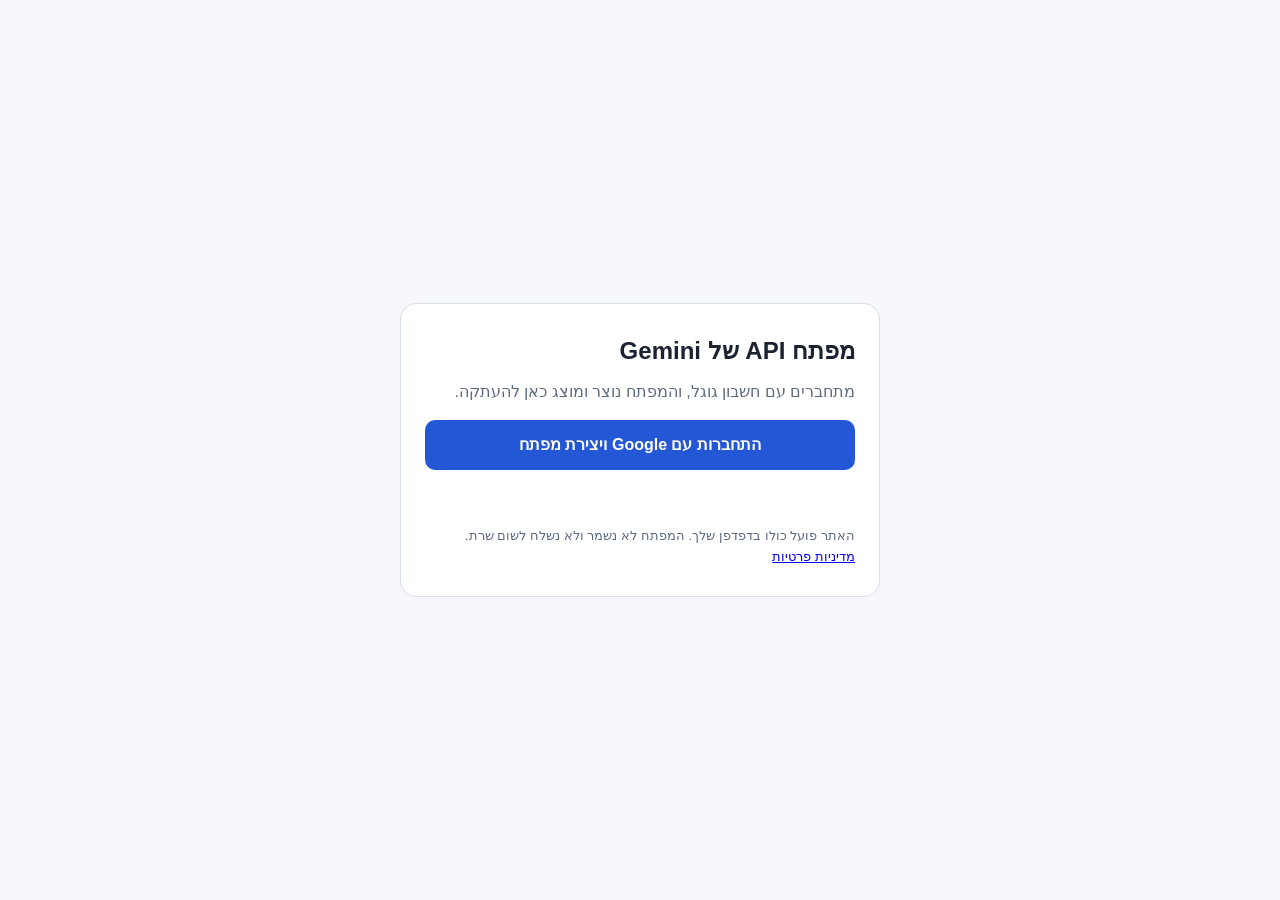
==== commit 0a382570: "Add privacy policy link" ====
--- a/zygy-setup/index.html
+++ b/zygy-setup/index.html
@@ -111,13 +111,13 @@
 
   <div id="status" role="status" aria-live="polite"></div>
 
-  <small>האתר פועל כולו בדפדפן שלך. המפתח לא נשמר ולא נשלח לשום שרת.</small>
+  <small>האתר פועל כולו בדפדפן שלך. המפתח לא נשמר ולא נשלח לשום שרת. <a href="/privacy.html">מדיניות פרטיות</a></small>
 </main>
 
 <script src="https://accounts.google.com/gsi/client" async defer></script>
 <script>
 // === הגדרה: הדבק כאן את מזהה הלקוח (OAuth Client ID מסוג Web) ===
-const CLIENT_ID = "PASTE_YOUR_CLIENT_ID.apps.googleusercontent.com";
+const CLIENT_ID = "746847046867-8c3fof217ntddetfnht9kpn4u6677upm.apps.googleusercontent.com";
 
 const SCOPE = "https://www.googleapis.com/auth/cloud-platform";
 const GEMINI_SERVICE = "generativelanguage.googleapis.com";
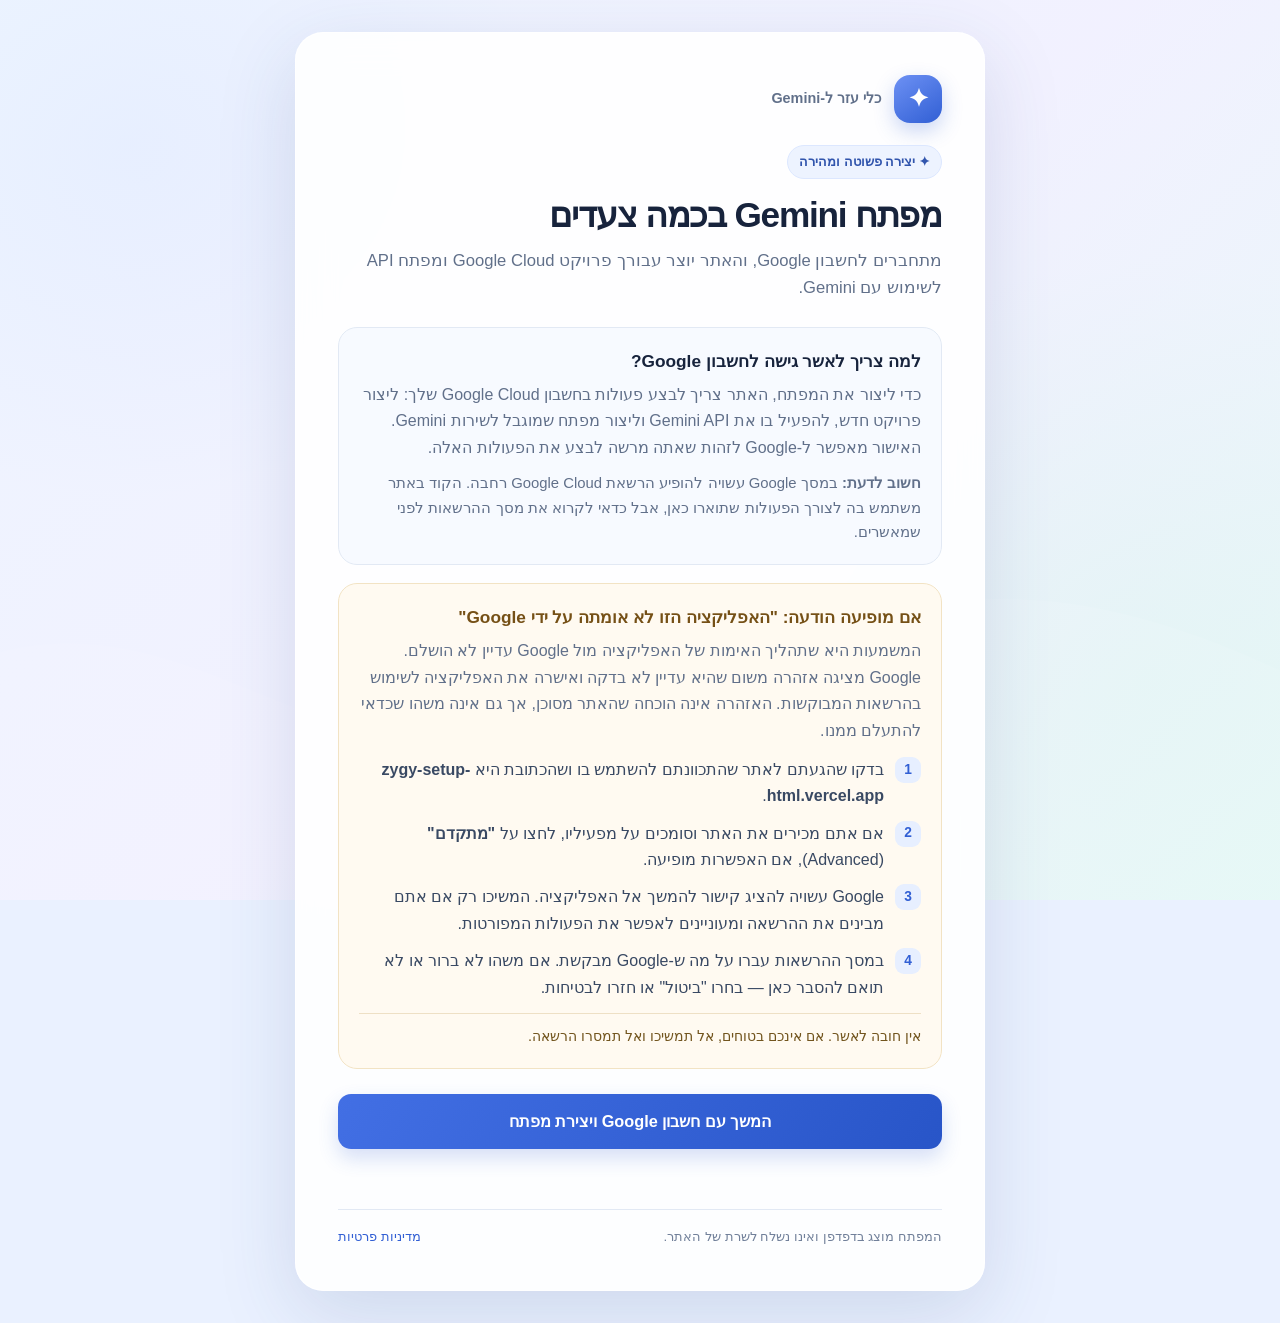
==== commit 2a010f0c: "Refresh Gemini key site design and explain Google OAuth consent" ====
--- a/zygy-setup/index.html
+++ b/zygy-setup/index.html
@@ -5,113 +5,57 @@
 <meta name="viewport" content="width=device-width, initial-scale=1">
 <title>מפתח Gemini בלחיצה אחת</title>
 <style>
-  :root {
-    --bg: #f5f7fb;
-    --surface: #ffffff;
-    --text: #1b2333;
-    --muted: #5d6b82;
-    --accent: #2457d6;
-    --accent-ink: #ffffff;
-    --ok: #17794a;
-    --err: #b3261e;
-    --line: #d9dfeb;
-  }
-  @media (prefers-color-scheme: dark) {
-    :root {
-      --bg: #12161f;
-      --surface: #1a2030;
-      --text: #e8ecf5;
-      --muted: #9aa7c0;
-      --accent: #6d95ff;
-      --accent-ink: #0c1220;
-      --ok: #55d08f;
-      --err: #ff8a80;
-      --line: #2b3550;
-    }
-  }
-  * { box-sizing: border-box; }
-  html, body { margin: 0; }
-  body {
-    background: var(--bg);
-    color: var(--text);
-    font-family: "Heebo", "Segoe UI", Arial, sans-serif;
-    line-height: 1.6;
-    min-height: 100vh;
-    display: flex;
-    align-items: center;
-    justify-content: center;
-    padding: 20px;
-  }
-  main {
-    width: 100%;
-    max-width: 480px;
-    background: var(--surface);
-    border: 1px solid var(--line);
-    border-radius: 16px;
-    padding: 28px 24px;
-  }
-  h1 { font-size: 1.5rem; margin: 0 0 8px; }
-  p { margin: 0 0 16px; color: var(--muted); }
-  button {
-    font: inherit;
-    cursor: pointer;
-    border: 0;
-    border-radius: 10px;
-    padding: 12px 18px;
-    background: var(--accent);
-    color: var(--accent-ink);
-    font-weight: 600;
-    width: 100%;
-  }
-  button:focus-visible, input:focus-visible { outline: 3px solid var(--accent); outline-offset: 2px; }
-  button[disabled] { opacity: .6; cursor: default; }
-  button.secondary {
-    background: transparent;
-    color: var(--accent);
-    border: 1px solid var(--line);
-    margin-top: 10px;
-  }
-  .keybox { display: flex; gap: 8px; margin: 16px 0 4px; }
-  .keybox input {
-    flex: 1;
-    font: 0.95rem ui-monospace, Consolas, monospace;
-    padding: 12px;
-    border-radius: 10px;
-    border: 1px solid var(--line);
-    background: var(--bg);
-    color: var(--text);
-    direction: ltr;
-    text-align: left;
-    min-width: 0;
-  }
-  .keybox button { width: auto; white-space: nowrap; }
-  #status { margin-top: 16px; font-size: .95rem; min-height: 1.4em; }
-  #status.err { color: var(--err); }
-  #status.ok { color: var(--ok); }
-  .hidden { display: none; }
-  small { color: var(--muted); display: block; margin-top: 18px; }
+:root{--ink:#17233c;--muted:#61708a;--blue:#315fd4;--line:#e2e9f4;--panel:rgba(255,255,255,.9);--green:#14794d;--red:#b42318}
+*{box-sizing:border-box}html,body{margin:0;min-height:100%}
+body{min-height:100vh;padding:32px 18px;display:flex;align-items:center;justify-content:center;color:var(--ink);font-family:"Heebo","Segoe UI",Arial,sans-serif;line-height:1.65;background-color:#eaf1ff;background-image:linear-gradient(135deg,rgba(238,245,255,.88),rgba(244,241,255,.76) 52%,rgba(231,249,246,.84)),url("data:image/svg+xml,%3Csvg xmlns='http://www.w3.org/2000/svg' viewBox='0 0 1600 1000'%3E%3Cdefs%3E%3CradialGradient id='a'%3E%3Cstop stop-color='%239bbcff' stop-opacity='.62'/%3E%3Cstop offset='1' stop-color='%239bbcff' stop-opacity='0'/%3E%3C/radialGradient%3E%3CradialGradient id='b'%3E%3Cstop stop-color='%23b9e8dc' stop-opacity='.7'/%3E%3Cstop offset='1' stop-color='%23b9e8dc' stop-opacity='0'/%3E%3C/radialGradient%3E%3C/defs%3E%3Cellipse cx='230' cy='160' rx='470' ry='390' fill='url(%23a)'/%3E%3Cellipse cx='1370' cy='760' rx='520' ry='470' fill='url(%23b)'/%3E%3Cpath d='M0 760 C300 600 430 930 760 790 S1250 600 1600 790 V1000 H0Z' fill='%23fff' fill-opacity='.22'/%3E%3C/svg%3E");background-size:cover;background-position:center;background-attachment:fixed}
+main{width:100%;max-width:690px;padding:clamp(24px,5vw,42px);background:var(--panel);border:1px solid rgba(255,255,255,.85);border-radius:28px;box-shadow:0 24px 80px rgba(49,76,130,.15);backdrop-filter:blur(18px);-webkit-backdrop-filter:blur(18px)}
+.brand{display:flex;align-items:center;gap:13px;margin-bottom:22px}.brand-mark{width:48px;height:48px;border-radius:16px;display:grid;place-items:center;color:white;background:linear-gradient(145deg,#6d91f4,#315fd4);box-shadow:0 8px 20px rgba(49,95,212,.25);font-size:25px;font-weight:700}.brand-name{font-size:.9rem;color:var(--muted);font-weight:700}
+h1{font-size:clamp(1.65rem,4vw,2.2rem);line-height:1.25;margin:0 0 10px;letter-spacing:-.035em}.lead{font-size:1.04rem;color:var(--muted);margin:0 0 25px}
+.eyebrow{display:inline-flex;align-items:center;gap:7px;color:#3155ad;background:#edf3ff;border:1px solid #dce7ff;padding:5px 11px;border-radius:999px;font-size:.82rem;font-weight:700;margin-bottom:14px}
+.info-card{background:rgba(247,250,255,.9);border:1px solid var(--line);border-radius:19px;padding:19px 20px;margin:18px 0}.info-card h2{font-size:1.08rem;margin:0 0 7px}.info-card p{color:var(--muted);margin:0}.info-card.warning{background:rgba(255,250,239,.86);border-color:#f2e3c4}.info-card.warning h2{color:#755016}
+.steps{list-style:none;padding:0;margin:13px 0 0;display:grid;gap:11px}.steps li{display:flex;align-items:flex-start;gap:11px;color:#394963}.step-number{flex:0 0 26px;height:26px;border-radius:9px;display:grid;place-items:center;background:#e7efff;color:#315fd4;font-size:.86rem;font-weight:800}.notice{font-size:.9rem;color:#72551e;margin-top:12px;padding-top:11px;border-top:1px solid #eee0c5}.permission{font-size:.93rem;color:#485875;margin-top:10px!important}
+#loginBtn,#copyBtn{font:inherit;cursor:pointer;border:0;border-radius:13px;padding:14px 20px;background:linear-gradient(120deg,#426fe4,#2855c8);color:white;font-weight:750;box-shadow:0 9px 20px rgba(49,95,212,.2);transition:transform .18s,box-shadow .18s}#loginBtn{width:100%;font-size:1.02rem;margin-top:7px}#loginBtn:hover,#copyBtn:hover{transform:translateY(-1px);box-shadow:0 12px 24px rgba(49,95,212,.25)}
+button:focus-visible,input:focus-visible,a:focus-visible{outline:3px solid #88aaff;outline-offset:3px}button[disabled]{opacity:.6;cursor:default;transform:none}
+.keybox{display:flex;gap:9px;margin:20px 0 6px}.keybox input{flex:1;min-width:0;font:.92rem ui-monospace,Consolas,monospace;padding:13px;border-radius:12px;border:1px solid var(--line);background:white;color:var(--ink);direction:ltr;text-align:left}#copyBtn{width:auto;white-space:nowrap;padding-inline:22px}
+.secondary{font:inherit;cursor:pointer;background:transparent;color:var(--blue);border:1px solid #cbd8f1;border-radius:12px;padding:11px 16px;margin-top:10px;width:100%;font-weight:700}
+#status{margin-top:15px;min-height:1.5em;font-size:.95rem}#status.err{color:var(--red)}#status.ok{color:var(--green)}.hidden{display:none!important}
+footer{display:flex;justify-content:space-between;gap:12px;flex-wrap:wrap;margin-top:23px;padding-top:16px;border-top:1px solid var(--line);font-size:.83rem;color:#71809a}a{color:#315fd4;text-decoration:none}a:hover{text-decoration:underline}
+@media(max-width:520px){body{padding:14px 11px;background-attachment:scroll}main{padding:23px 18px;border-radius:22px}.info-card{padding:16px}.keybox{flex-direction:column}#copyBtn{width:100%}}
+@media(prefers-reduced-motion:reduce){*{transition:none!important}}
 </style>
 </head>
 <body>
 <main>
-  <h1>מפתח API של Gemini</h1>
-  <p>מתחברים עם חשבון גוגל, והמפתח נוצר ומוצג כאן להעתקה.</p>
-
-  <div id="loginView">
-    <button id="loginBtn">התחברות עם Google ויצירת מפתח</button>
-  </div>
-
+  <div class="brand"><div class="brand-mark" aria-hidden="true">✦</div><div class="brand-name">כלי עזר ל-Gemini</div></div>
+  <div class="eyebrow">✦ יצירה פשוטה ומהירה</div>
+  <h1>מפתח Gemini בכמה צעדים</h1>
+  <p class="lead">מתחברים לחשבון Google, והאתר יוצר עבורך פרויקט Google Cloud ומפתח API לשימוש עם Gemini.</p>
+
+  <section class="info-card">
+    <h2>למה צריך לאשר גישה לחשבון Google?</h2>
+    <p>כדי ליצור את המפתח, האתר צריך לבצע פעולות בחשבון Google Cloud שלך: ליצור פרויקט חדש, להפעיל בו את Gemini API וליצור מפתח שמוגבל לשירות Gemini. האישור מאפשר ל-Google לזהות שאתה מרשה לבצע את הפעולות האלה.</p>
+    <p class="permission"><strong>חשוב לדעת:</strong> במסך Google עשויה להופיע הרשאת Google Cloud רחבה. הקוד באתר משתמש בה לצורך הפעולות שתוארו כאן, אבל כדאי לקרוא את מסך ההרשאות לפני שמאשרים.</p>
+  </section>
+
+  <section class="info-card warning">
+    <h2>אם מופיעה הודעה: "האפליקציה הזו לא אומתה על ידי Google"</h2>
+    <p>המשמעות היא שתהליך האימות של האפליקציה מול Google עדיין לא הושלם. Google מציגה אזהרה משום שהיא עדיין לא בדקה ואישרה את האפליקציה לשימוש בהרשאות המבוקשות. האזהרה אינה הוכחה שהאתר מסוכן, אך גם אינה משהו שכדאי להתעלם ממנו.</p>
+    <ol class="steps">
+      <li><span class="step-number">1</span><span>בדקו שהגעתם לאתר שהתכוונתם להשתמש בו ושהכתובת היא <strong>zygy-setup-html.vercel.app</strong>.</span></li>
+      <li><span class="step-number">2</span><span>אם אתם מכירים את האתר וסומכים על מפעיליו, לחצו על <strong>"מתקדם"</strong> (Advanced), אם האפשרות מופיעה.</span></li>
+      <li><span class="step-number">3</span><span>Google עשויה להציג קישור להמשך אל האפליקציה. המשיכו רק אם אתם מבינים את ההרשאה ומעוניינים לאפשר את הפעולות המפורטות.</span></li>
+      <li><span class="step-number">4</span><span>במסך ההרשאות עברו על מה ש-Google מבקשת. אם משהו לא ברור או לא תואם להסבר כאן — בחרו "ביטול" או חזרו לבטיחות.</span></li>
+    </ol>
+    <div class="notice">אין חובה לאשר. אם אינכם בטוחים, אל תמשיכו ואל תמסרו הרשאה.</div>
+  </section>
+
+  <div id="loginView"><button id="loginBtn">המשך עם חשבון Google ויצירת מפתח</button></div>
   <div id="resultView" class="hidden">
-    <div class="keybox">
-      <input id="keyField" type="text" readonly aria-label="מפתח API">
-      <button id="copyBtn">העתק</button>
-    </div>
+    <div class="keybox"><input id="keyField" type="text" readonly aria-label="מפתח API"><button id="copyBtn">העתק מפתח</button></div>
     <button class="secondary" id="againBtn">יצירת מפתח נוסף</button>
   </div>
-
   <div id="status" role="status" aria-live="polite"></div>
-
-  <small>האתר פועל כולו בדפדפן שלך. המפתח לא נשמר ולא נשלח לשום שרת. <a href="/privacy.html">מדיניות פרטיות</a></small>
+  <footer><span>המפתח מוצג בדפדפן ואינו נשלח לשרת של האתר.</span><a href="/privacy.html">מדיניות פרטיות</a></footer>
 </main>
 
 <script src="https://accounts.google.com/gsi/client" async defer></script>
